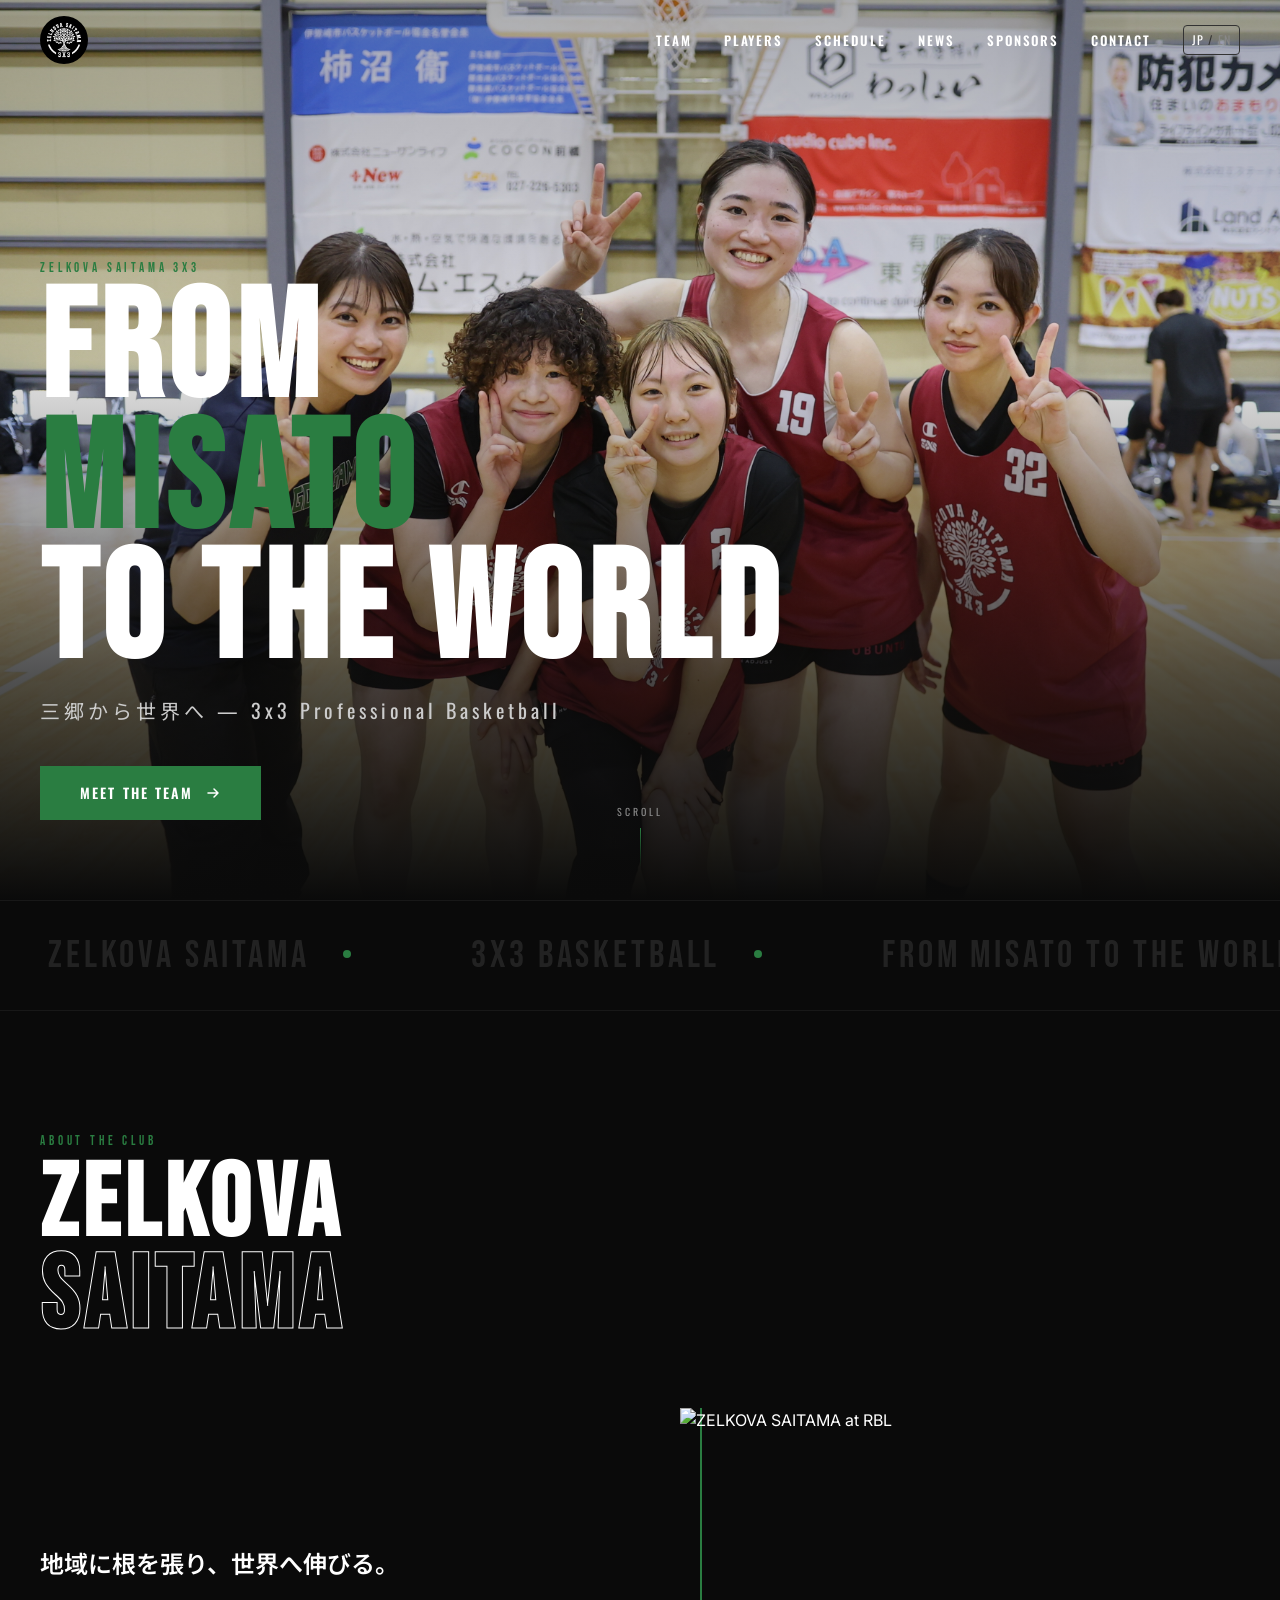
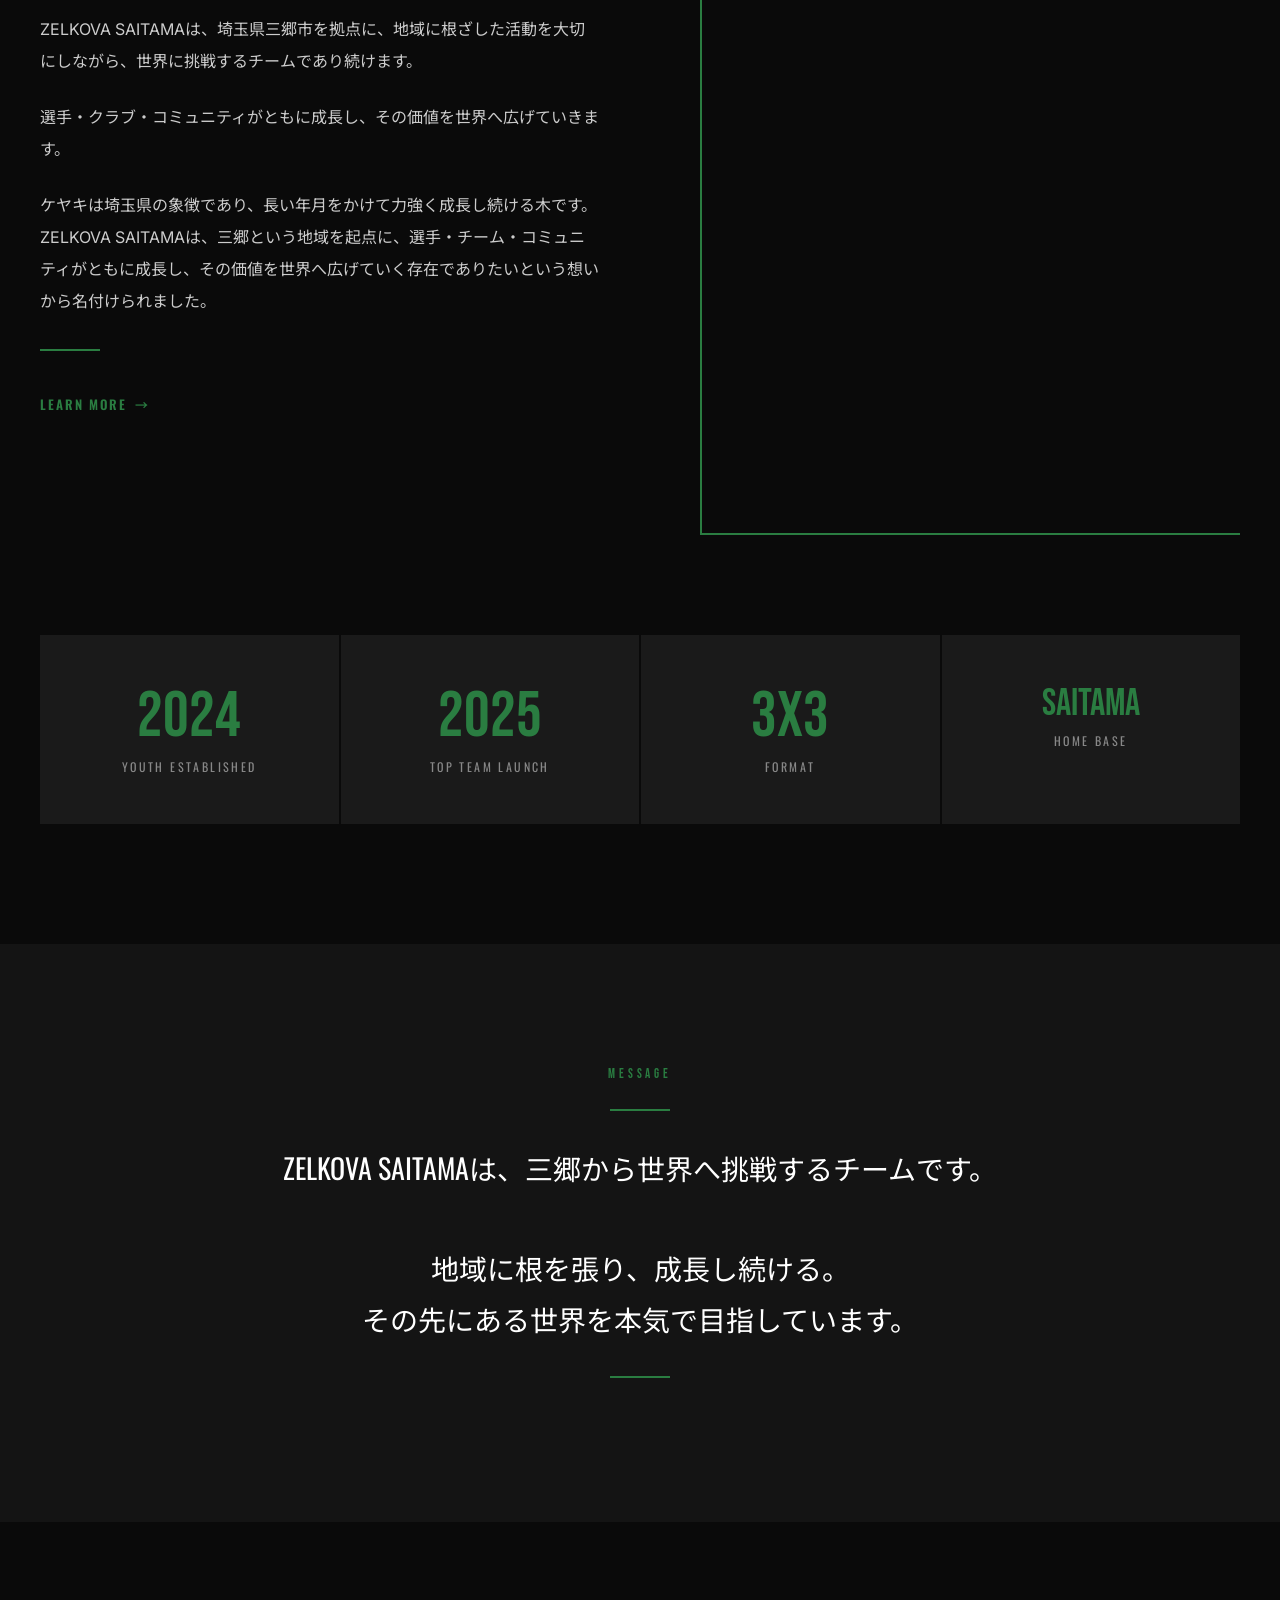
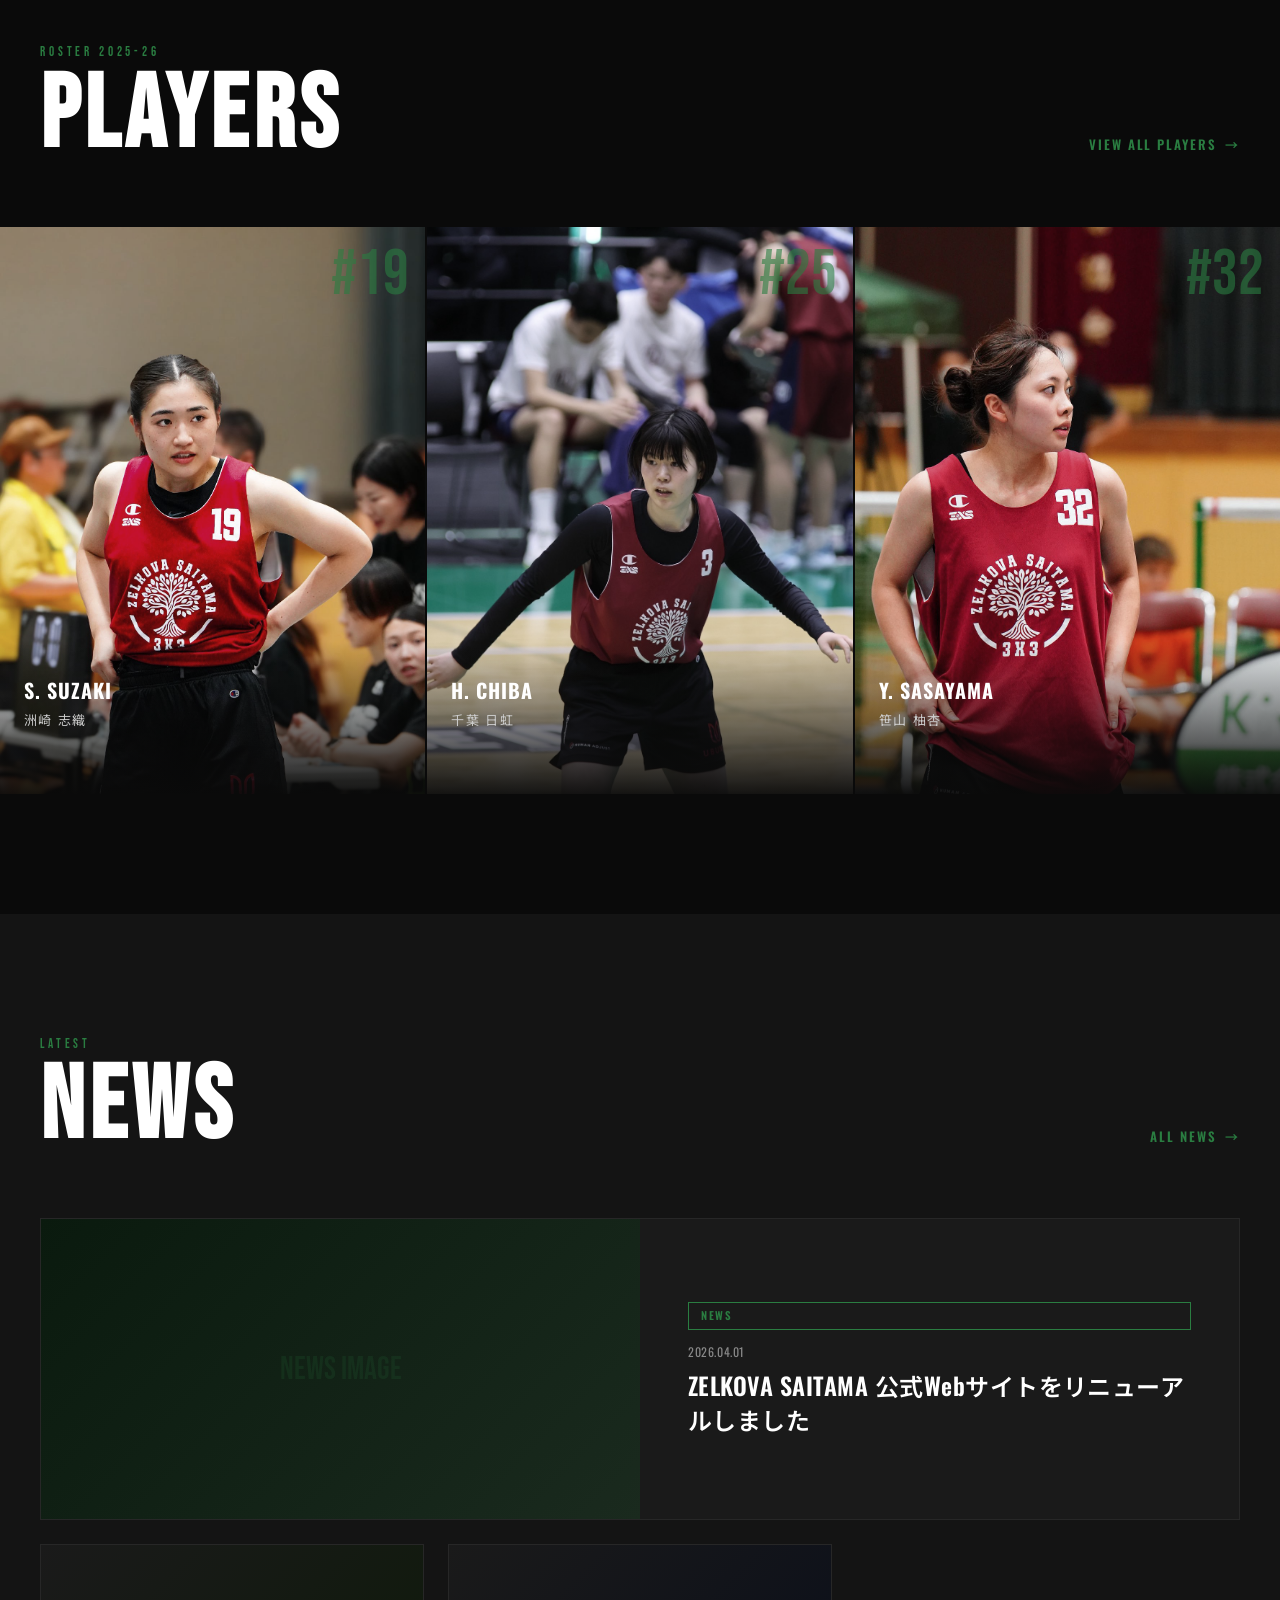
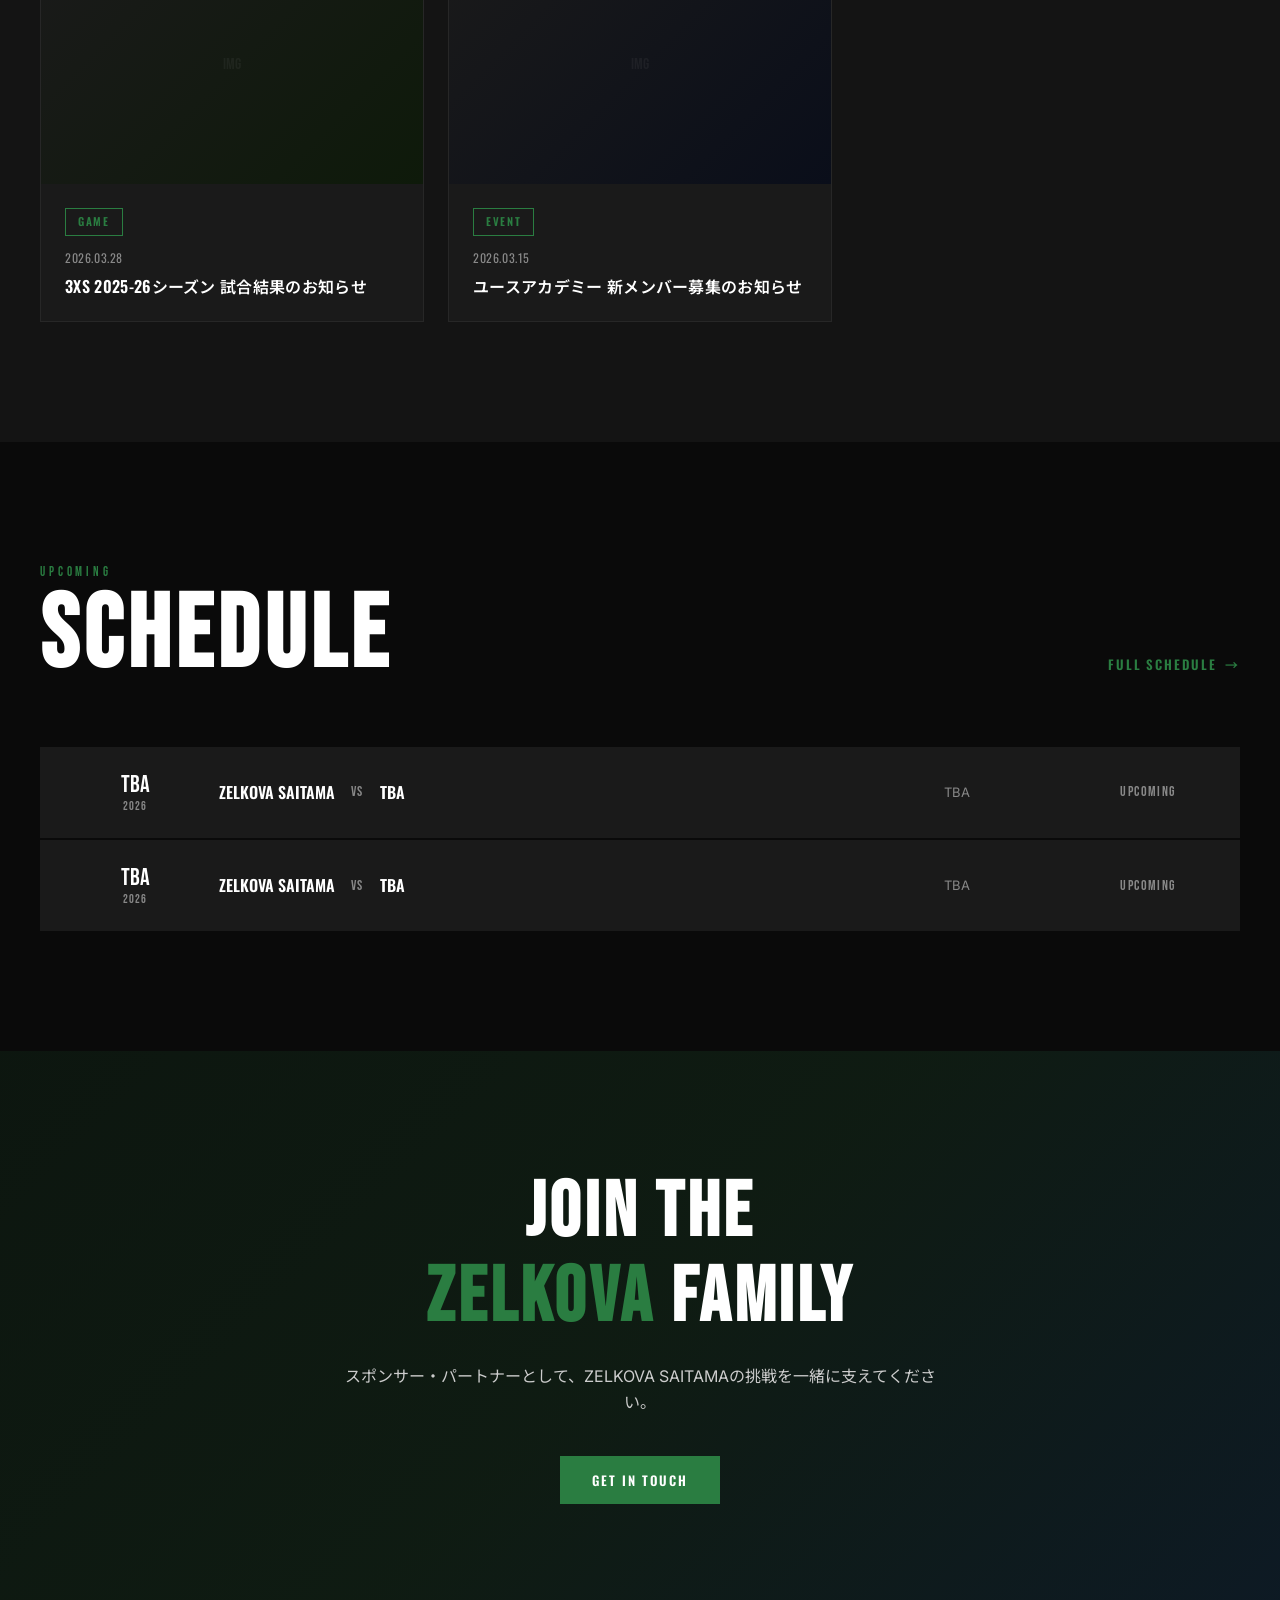
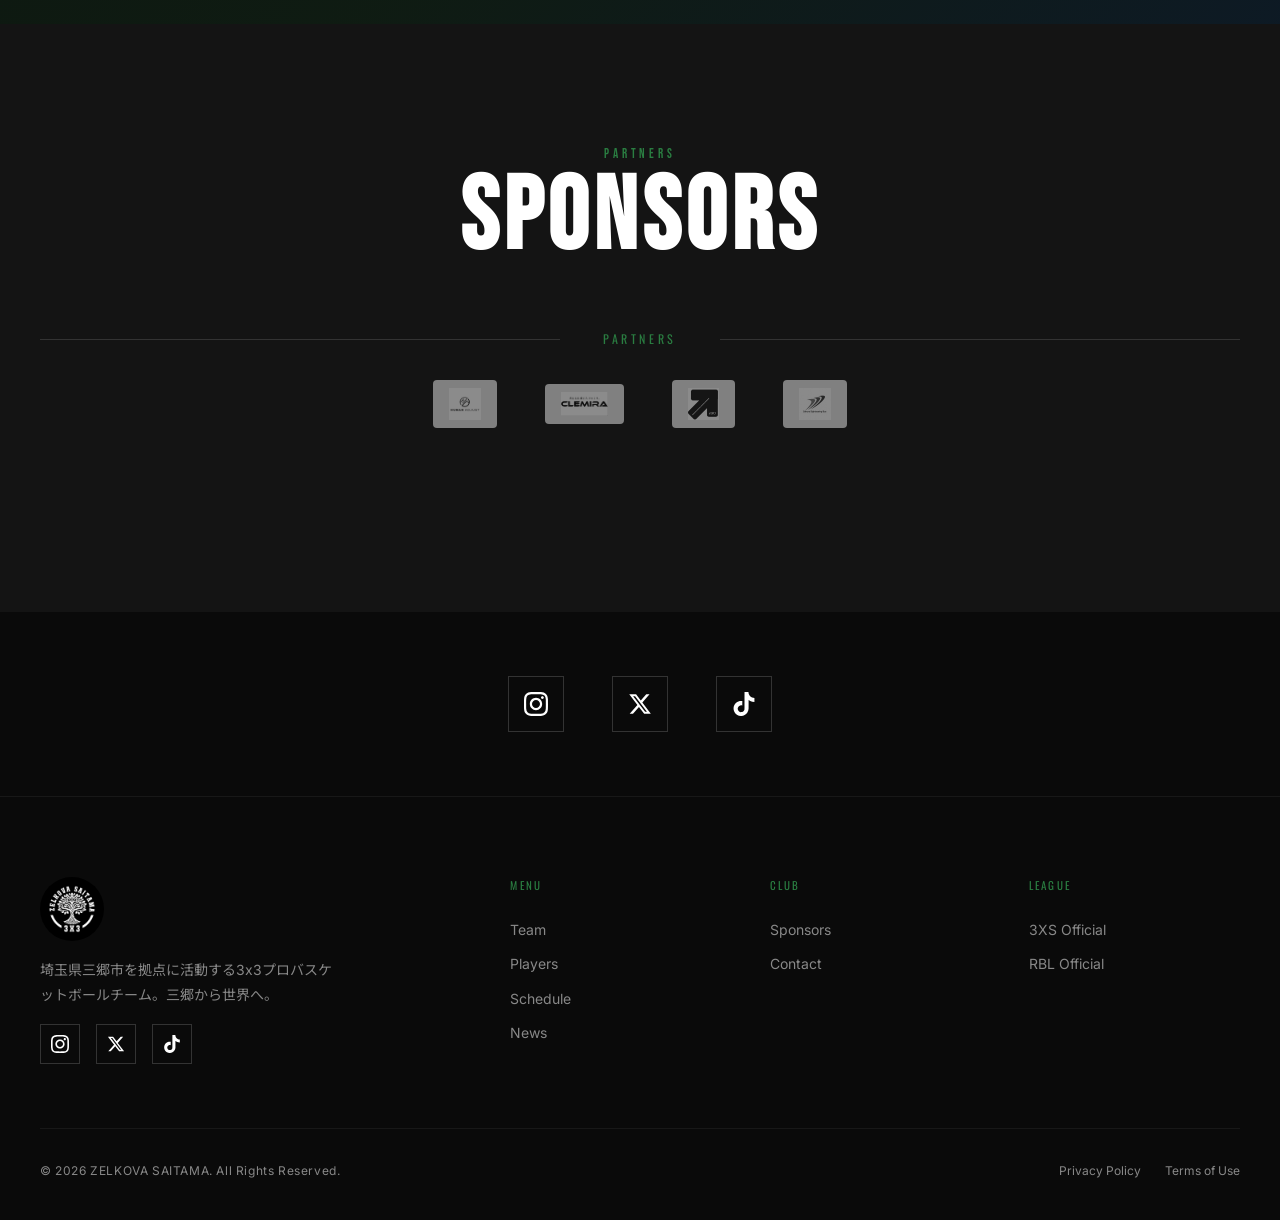
==== index.html @ e399d423 "Initial release: ZELKOVA SAITAMA 3x3 official website Full static website with all pages (TOP/Team/P" ====
<!DOCTYPE html>
<html lang="ja">
<head>
  <meta charset="UTF-8">
  <meta name="viewport" content="width=device-width, initial-scale=1.0">
  <meta name="description" content="ZELKOVA SAITAMA 3x3 - 三郷から世界へ。埼玉県三郷市を拠点とする3x3プロバスケットボールチーム。">
  <meta name="keywords" content="ZELKOVA SAITAMA, ゼルコバ埼玉, 3x3, バスケットボール, 三郷市, 埼玉">
  <meta property="og:title" content="ZELKOVA SAITAMA 3x3 | Official Website">
  <meta property="og:description" content="三郷から世界へ。埼玉県三郷市を拠点とする3x3プロバスケットボールチーム。">
  <meta property="og:type" content="website">
  <meta property="og:url" content="https://zelkovasaitama.net">
  <meta property="og:image" content="img/og-image.jpg">
  <title>ZELKOVA SAITAMA 3x3 | Official Website</title>

  <!-- Fonts -->
  <link rel="preconnect" href="https://fonts.googleapis.com">
  <link rel="preconnect" href="https://fonts.gstatic.com" crossorigin>
  <link href="https://fonts.googleapis.com/css2?family=Bebas+Neue&family=Inter:wght@400;500;600;700&family=Noto+Sans+JP:wght@400;500;600;700&family=Oswald:wght@400;500;600;700&display=swap" rel="stylesheet">

  <!-- Styles -->
  <link rel="stylesheet" href="css/style.css">
  <link rel="icon" type="image/svg+xml" href="img/favicon.svg">
</head>
<body>

  <!-- ===== LOADER ===== -->
  <div class="loader" id="loader">
    <div class="loader__logo">
      <img src="img/logo-white.jpg" alt="ZELKOVA SAITAMA" style="width:120px;height:120px;object-fit:contain;border-radius:50%;">
    </div>
    <div class="loader__bar">
      <div class="loader__bar-inner" id="loaderBar"></div>
    </div>
  </div>

  <!-- ===== HEADER ===== -->
  <header class="header" id="header">
    <div class="header__inner">
      <a href="index.html">
        <img src="img/logo-white.jpg" alt="ZELKOVA SAITAMA 3x3" style="height:48px;width:48px;object-fit:contain;border-radius:50%;">
      </a>

      <nav class="nav" id="nav">
        <a href="#about" class="nav__link">Team</a>
        <a href="players.html" class="nav__link">Players</a>
        <a href="schedule.html" class="nav__link">Schedule</a>
        <a href="news.html" class="nav__link">News</a>
        <a href="sponsors.html" class="nav__link">Sponsors</a>
        <a href="contact.html" class="nav__link">Contact</a>
        <div class="lang-toggle" id="langToggle">
          <span>JP</span>
          <span style="color: var(--gray-dark);">/</span>
          <span style="color: var(--gray);">EN</span>
        </div>
      </nav>

      <div class="hamburger" id="hamburger">
        <span class="hamburger__line"></span>
        <span class="hamburger__line"></span>
        <span class="hamburger__line"></span>
      </div>
    </div>
  </header>

  <!-- Mobile Menu -->
  <div class="mobile-menu" id="mobileMenu">
    <a href="#about" class="mobile-menu__link" data-close>Team</a>
    <a href="players.html" class="mobile-menu__link">Players</a>
    <a href="schedule.html" class="mobile-menu__link">Schedule</a>
    <a href="news.html" class="mobile-menu__link">News</a>
    <a href="sponsors.html" class="mobile-menu__link">Sponsors</a>
    <a href="contact.html" class="mobile-menu__link">Contact</a>
    <div class="social-links" style="margin-top: 24px;">
      <a href="https://www.instagram.com/zelkovasaitama3x3" target="_blank" class="social-link" aria-label="Instagram">
        <svg viewBox="0 0 24 24"><path d="M12 2.163c3.204 0 3.584.012 4.85.07 3.252.148 4.771 1.691 4.919 4.919.058 1.265.069 1.645.069 4.849 0 3.205-.012 3.584-.069 4.849-.149 3.225-1.664 4.771-4.919 4.919-1.266.058-1.644.07-4.85.07-3.204 0-3.584-.012-4.849-.07-3.26-.149-4.771-1.699-4.919-4.92-.058-1.265-.07-1.644-.07-4.849 0-3.204.013-3.583.07-4.849.149-3.227 1.664-4.771 4.919-4.919 1.266-.057 1.645-.069 4.849-.069zm0-2.163c-3.259 0-3.667.014-4.947.072-4.358.2-6.78 2.618-6.98 6.98-.059 1.281-.073 1.689-.073 4.948 0 3.259.014 3.668.072 4.948.2 4.358 2.618 6.78 6.98 6.98 1.281.058 1.689.072 4.948.072 3.259 0 3.668-.014 4.948-.072 4.354-.2 6.782-2.618 6.979-6.98.059-1.28.073-1.689.073-4.948 0-3.259-.014-3.667-.072-4.947-.196-4.354-2.617-6.78-6.979-6.98-1.281-.059-1.69-.073-4.949-.073zm0 5.838c-3.403 0-6.162 2.759-6.162 6.162s2.759 6.163 6.162 6.163 6.162-2.759 6.162-6.163c0-3.403-2.759-6.162-6.162-6.162zm0 10.162c-2.209 0-4-1.79-4-4 0-2.209 1.791-4 4-4s4 1.791 4 4c0 2.21-1.791 4-4 4zm6.406-11.845c-.796 0-1.441.645-1.441 1.44s.645 1.44 1.441 1.44c.795 0 1.439-.645 1.439-1.44s-.644-1.44-1.439-1.44z"/></svg>
      </a>
      <a href="https://twitter.com/zelkovasaitama" target="_blank" class="social-link" aria-label="X">
        <svg viewBox="0 0 24 24"><path d="M18.244 2.25h3.308l-7.227 8.26 8.502 11.24H16.17l-5.214-6.817L4.99 21.75H1.68l7.73-8.835L1.254 2.25H8.08l4.713 6.231zm-1.161 17.52h1.833L7.084 4.126H5.117z"/></svg>
      </a>
      <a href="https://www.tiktok.com/@zelkovasaitama3x3" target="_blank" class="social-link" aria-label="TikTok">
        <svg viewBox="0 0 24 24"><path d="M12.525.02c1.31-.02 2.61-.01 3.91-.02.08 1.53.63 3.09 1.75 4.17 1.12 1.11 2.7 1.62 4.24 1.79v4.03c-1.44-.05-2.89-.35-4.2-.97-.57-.26-1.1-.59-1.62-.93-.01 2.92.01 5.84-.02 8.75-.08 1.4-.54 2.79-1.35 3.94-1.31 1.92-3.58 3.17-5.91 3.21-1.43.08-2.86-.31-4.08-1.03-2.02-1.19-3.44-3.37-3.65-5.71-.02-.5-.03-1-.01-1.49.18-1.9 1.12-3.72 2.58-4.96 1.66-1.44 3.98-2.13 6.15-1.72.02 1.48-.04 2.96-.04 4.44-.99-.32-2.15-.23-3.02.37-.63.41-1.11 1.04-1.36 1.75-.21.51-.15 1.07-.14 1.61.24 1.64 1.82 3.02 3.5 2.87 1.12-.01 2.19-.66 2.77-1.61.19-.33.4-.67.41-1.06.1-1.79.06-3.57.07-5.36.01-4.03-.01-8.05.02-12.07z"/></svg>
      </a>
    </div>
  </div>

  <!-- ===== HERO ===== -->
  <section class="hero" id="hero">
    <div class="hero__bg">
      <img src="img/hero-team.jpg" alt="ZELKOVA SAITAMA Team">
    </div>
    <div class="hero__overlay"></div>

    <div class="hero__content">
      <div class="section-label reveal">ZELKOVA SAITAMA 3x3</div>
      <h1 class="hero__tagline reveal reveal--delay-1">
        <span>FROM</span>
        <span><span class="accent">MISATO</span></span>
        <span>TO THE WORLD</span>
      </h1>
      <p class="hero__sub reveal reveal--delay-2">三郷から世界へ &mdash; 3x3 Professional Basketball</p>
      <a href="players.html" class="hero__cta reveal reveal--delay-3">
        Meet the Team
        <svg width="16" height="16" viewBox="0 0 16 16" fill="none"><path d="M3 8h10M9 4l4 4-4 4" stroke="currentColor" stroke-width="1.5" stroke-linecap="round" stroke-linejoin="round"/></svg>
      </a>
    </div>

    <div class="hero__scroll">
      <span class="hero__scroll-text">Scroll</span>
      <div class="hero__scroll-line"></div>
    </div>
  </section>

  <!-- ===== TICKER ===== -->
  <div class="ticker">
    <div class="ticker__inner">
      <span class="ticker__item">ZELKOVA SAITAMA <span class="dot"></span></span>
      <span class="ticker__item">3X3 BASKETBALL <span class="dot"></span></span>
      <span class="ticker__item">FROM MISATO TO THE WORLD <span class="dot"></span></span>
      <span class="ticker__item">3XS 2025-26 SEASON <span class="dot"></span></span>
      <span class="ticker__item">RBL 2026-27 SEASON <span class="dot"></span></span>
      <span class="ticker__item">ZELKOVA SAITAMA <span class="dot"></span></span>
      <span class="ticker__item">3X3 BASKETBALL <span class="dot"></span></span>
      <span class="ticker__item">FROM MISATO TO THE WORLD <span class="dot"></span></span>
      <span class="ticker__item">3XS 2025-26 SEASON <span class="dot"></span></span>
      <span class="ticker__item">RBL 2026-27 SEASON <span class="dot"></span></span>
    </div>
  </div>

  <!-- ===== ABOUT SECTION ===== -->
  <section class="section section--dark" id="about">
    <div class="container">
      <div class="section__header reveal">
        <span class="section-label">About the Club</span>
        <h2 class="section-title">ZELKOVA<br><span class="section-title--stroke">SAITAMA</span></h2>
      </div>

      <div class="about-grid">
        <div class="about__text reveal">
          <p style="font-family: var(--font-display); font-size: 1.5rem; font-weight: 600; line-height: 1.6; color: var(--white); margin-bottom: 32px;">
            地域に根を張り、世界へ伸びる。
          </p>
          <p>
            ZELKOVA SAITAMAは、埼玉県三郷市を拠点に、地域に根ざした活動を大切にしながら、世界に挑戦するチームであり続けます。
          </p>
          <p>
            選手・クラブ・コミュニティがともに成長し、その価値を世界へ広げていきます。
          </p>
          <p>
            ケヤキは埼玉県の象徴であり、長い年月をかけて力強く成長し続ける木です。ZELKOVA SAITAMAは、三郷という地域を起点に、選手・チーム・コミュニティがともに成長し、その価値を世界へ広げていく存在でありたいという想いから名付けられました。
          </p>
          <div class="divider" style="margin-top: 32px;"></div>
          <a href="team.html" class="btn btn--ghost" style="margin-top: 16px;">Learn More</a>
        </div>

        <div class="about__image reveal reveal--delay-2" style="overflow:hidden;">
          <img src="img/team-rbl.jpg" alt="ZELKOVA SAITAMA at RBL" style="width:100%;aspect-ratio:3/4;object-fit:cover;object-position:center top;">
        </div>
      </div>

      <!-- Stats -->
      <div class="stats-row reveal">
        <div class="stat-item">
          <div class="stat-item__number">2024</div>
          <div class="stat-item__label">Youth Established</div>
        </div>
        <div class="stat-item">
          <div class="stat-item__number">2025</div>
          <div class="stat-item__label">Top Team Launch</div>
        </div>
        <div class="stat-item">
          <div class="stat-item__number">3x3</div>
          <div class="stat-item__label">Format</div>
        </div>
        <div class="stat-item">
          <div class="stat-item__number" style="font-size:clamp(1.5rem,3vw,2.5rem);">SAITAMA</div>
          <div class="stat-item__label">Home Base</div>
        </div>
      </div>
    </div>
  </section>

  <!-- ===== GM MESSAGE ===== -->
  <section class="section section--darker">
    <div class="container">
      <div style="max-width:800px;margin:0 auto;text-align:center;" class="reveal">
        <span class="section-label">Message</span>
        <div class="divider divider--center"></div>
        <blockquote style="font-family:var(--font-display);font-size:clamp(1.25rem,3vw,1.75rem);font-weight:400;line-height:1.8;color:var(--white);margin:32px 0;font-style:normal;">
          ZELKOVA SAITAMAは、三郷から世界へ挑戦するチームです。<br><br>
          地域に根を張り、成長し続ける。<br>
          その先にある世界を本気で目指しています。
        </blockquote>
        <div class="divider divider--center"></div>
      </div>
    </div>
  </section>

  <!-- ===== PLAYERS PREVIEW ===== -->
  <section class="section section--dark" id="players-preview">
    <div class="container">
      <div class="section__header reveal" style="display:flex;justify-content:space-between;align-items:flex-end;">
        <div>
          <span class="section-label">Roster 2025-26</span>
          <h2 class="section-title">PLAYERS</h2>
        </div>
        <a href="players.html" class="btn btn--ghost" style="margin-bottom:8px;">View All Players</a>
      </div>
    </div>

    <div class="players-showcase reveal">
      <!-- Player 1 -->
      <div class="player-card">
        <img class="player-card__img" src="img/player-suzaki.jpg" alt="洲崎志織">
        <span class="player-card__number">#19</span>
        <div class="player-card__overlay">
          <div class="player-card__name">S. Suzaki</div>
          <div class="player-card__name-jp">洲崎 志織</div>
          <div class="player-card__details">
            <span class="player-card__stat"><span>175</span>cm</span>
            <span class="player-card__stat">明治大学</span>
          </div>
        </div>
      </div>

      <!-- Player 2 -->
      <div class="player-card">
        <img class="player-card__img" src="img/player-chiba.jpg" alt="千葉日虹">
        <span class="player-card__number">#25</span>
        <div class="player-card__overlay">
          <div class="player-card__name">H. Chiba</div>
          <div class="player-card__name-jp">千葉 日虹</div>
          <div class="player-card__details">
            <span class="player-card__stat"><span>170</span>cm</span>
            <span class="player-card__stat">正平高校</span>
          </div>
        </div>
      </div>

      <!-- Player 3 -->
      <div class="player-card">
        <img class="player-card__img" src="img/player-sasayama.jpg" alt="笹山柚杏">
        <span class="player-card__number">#32</span>
        <div class="player-card__overlay">
          <div class="player-card__name">Y. Sasayama</div>
          <div class="player-card__name-jp">笹山 柚杏</div>
          <div class="player-card__details">
            <span class="player-card__stat"><span>158</span>cm</span>
            <span class="player-card__stat">ZELKOVA SAITAMA U18</span>
          </div>
        </div>
      </div>
    </div>
  </section>

  <!-- ===== NEWS SECTION ===== -->
  <section class="section section--darker" id="news">
    <div class="container">
      <div class="section__header reveal" style="display:flex;justify-content:space-between;align-items:flex-end;">
        <div>
          <span class="section-label">Latest</span>
          <h2 class="section-title">NEWS</h2>
        </div>
        <a href="news.html" class="btn btn--ghost" style="margin-bottom:8px;">All News</a>
      </div>

      <div class="news-grid reveal">
        <!-- Featured News -->
        <div class="news-card">
          <div class="news-card__inner">
            <div class="news-card__img">
              <div style="width:100%;height:100%;min-height:300px;background:linear-gradient(135deg,#0A1A0E,#1A2A1E);display:flex;align-items:center;justify-content:center;">
                <span style="font-family:var(--font-accent);font-size:2rem;color:rgba(42,125,65,0.15);">NEWS IMAGE</span>
              </div>
            </div>
            <div class="news-card__body">
              <span class="news-card__tag">News</span>
              <div class="news-card__date">2026.04.01</div>
              <h3 class="news-card__title">ZELKOVA SAITAMA 公式Webサイトをリニューアルしました</h3>
            </div>
          </div>
        </div>

        <!-- News 2 -->
        <div class="news-card">
          <div class="news-card__img">
            <div style="width:100%;height:100%;background:linear-gradient(135deg,#1A1A1A,#0E1A0A);display:flex;align-items:center;justify-content:center;">
              <span style="font-family:var(--font-accent);font-size:1rem;color:rgba(255,255,255,0.05);">IMG</span>
            </div>
          </div>
          <div class="news-card__body">
            <span class="news-card__tag">Game</span>
            <div class="news-card__date">2026.03.28</div>
            <h3 class="news-card__title">3XS 2025-26シーズン 試合結果のお知らせ</h3>
          </div>
        </div>

        <!-- News 3 -->
        <div class="news-card">
          <div class="news-card__img">
            <div style="width:100%;height:100%;background:linear-gradient(135deg,#1A1A1A,#0A0E1A);display:flex;align-items:center;justify-content:center;">
              <span style="font-family:var(--font-accent);font-size:1rem;color:rgba(255,255,255,0.05);">IMG</span>
            </div>
          </div>
          <div class="news-card__body">
            <span class="news-card__tag">Event</span>
            <div class="news-card__date">2026.03.15</div>
            <h3 class="news-card__title">ユースアカデミー 新メンバー募集のお知らせ</h3>
          </div>
        </div>
      </div>
    </div>
  </section>

  <!-- ===== SCHEDULE PREVIEW ===== -->
  <section class="section section--dark" id="schedule-preview">
    <div class="container">
      <div class="section__header reveal" style="display:flex;justify-content:space-between;align-items:flex-end;">
        <div>
          <span class="section-label">Upcoming</span>
          <h2 class="section-title">SCHEDULE</h2>
        </div>
        <a href="schedule.html" class="btn btn--ghost" style="margin-bottom:8px;">Full Schedule</a>
      </div>

      <div class="schedule-list reveal">
        <div class="schedule-item">
          <div class="schedule-item__date">
            TBA
            <span class="schedule-item__date-day">2026</span>
          </div>
          <div class="schedule-item__match">
            <span class="schedule-item__team">ZELKOVA SAITAMA</span>
            <span class="schedule-item__vs">VS</span>
            <span class="schedule-item__team">TBA</span>
          </div>
          <div class="schedule-item__venue">TBA</div>
          <div class="schedule-item__result" style="font-size:0.875rem;color:var(--gray);letter-spacing:0.1em;">UPCOMING</div>
        </div>

        <div class="schedule-item">
          <div class="schedule-item__date">
            TBA
            <span class="schedule-item__date-day">2026</span>
          </div>
          <div class="schedule-item__match">
            <span class="schedule-item__team">ZELKOVA SAITAMA</span>
            <span class="schedule-item__vs">VS</span>
            <span class="schedule-item__team">TBA</span>
          </div>
          <div class="schedule-item__venue">TBA</div>
          <div class="schedule-item__result" style="font-size:0.875rem;color:var(--gray);letter-spacing:0.1em;">UPCOMING</div>
        </div>
      </div>
    </div>
  </section>

  <!-- ===== CTA BANNER ===== -->
  <section class="cta-banner">
    <div class="cta-banner__bg"></div>
    <div class="container reveal">
      <h2 class="cta-banner__title">JOIN THE<br><span class="text-green">ZELKOVA</span> FAMILY</h2>
      <p class="cta-banner__text">スポンサー・パートナーとして、ZELKOVA SAITAMAの挑戦を一緒に支えてください。</p>
      <a href="contact.html" class="btn btn--primary">Get in Touch</a>
    </div>
  </section>

  <!-- ===== SPONSORS SECTION ===== -->
  <section class="section section--darker" id="sponsors">
    <div class="container">
      <div class="section__header section__header--center reveal">
        <span class="section-label">Partners</span>
        <h2 class="section-title">SPONSORS</h2>
      </div>

      <div class="sponsors-tier reveal">
        <div class="sponsors-tier__title">Partners</div>
        <div class="sponsors-logos">
          <img src="img/sponsor-humanadjust.jpg" alt="HUMAN ADJUST" style="height:48px;width:auto;">
          <img src="img/sponsor-clemira.jpg" alt="CLEMIRA" style="height:40px;width:auto;">
          <img src="img/sponsor-zgo.jpg" alt="ZGO" style="height:48px;width:auto;">
          <img src="img/sponsor-sakura.png" alt="Sakura Sightseeing Bus" style="height:48px;width:auto;">
        </div>
      </div>
    </div>
  </section>

  <!-- ===== SNS LINKS ===== -->
  <section class="section section--dark" style="padding: 64px 0;">
    <div class="container">
      <div style="display:flex;justify-content:center;align-items:center;gap:48px;" class="reveal">
        <a href="https://www.instagram.com/zelkovasaitama3x3" target="_blank" class="social-link" style="width:56px;height:56px;" aria-label="Instagram">
          <svg viewBox="0 0 24 24" style="width:24px;height:24px;"><path d="M12 2.163c3.204 0 3.584.012 4.85.07 3.252.148 4.771 1.691 4.919 4.919.058 1.265.069 1.645.069 4.849 0 3.205-.012 3.584-.069 4.849-.149 3.225-1.664 4.771-4.919 4.919-1.266.058-1.644.07-4.85.07-3.204 0-3.584-.012-4.849-.07-3.26-.149-4.771-1.699-4.919-4.92-.058-1.265-.07-1.644-.07-4.849 0-3.204.013-3.583.07-4.849.149-3.227 1.664-4.771 4.919-4.919 1.266-.057 1.645-.069 4.849-.069zm0-2.163c-3.259 0-3.667.014-4.947.072-4.358.2-6.78 2.618-6.98 6.98-.059 1.281-.073 1.689-.073 4.948 0 3.259.014 3.668.072 4.948.2 4.358 2.618 6.78 6.98 6.98 1.281.058 1.689.072 4.948.072 3.259 0 3.668-.014 4.948-.072 4.354-.2 6.782-2.618 6.979-6.98.059-1.28.073-1.689.073-4.948 0-3.259-.014-3.667-.072-4.947-.196-4.354-2.617-6.78-6.979-6.98-1.281-.059-1.69-.073-4.949-.073zm0 5.838c-3.403 0-6.162 2.759-6.162 6.162s2.759 6.163 6.162 6.163 6.162-2.759 6.162-6.163c0-3.403-2.759-6.162-6.162-6.162zm0 10.162c-2.209 0-4-1.79-4-4 0-2.209 1.791-4 4-4s4 1.791 4 4c0 2.21-1.791 4-4 4zm6.406-11.845c-.796 0-1.441.645-1.441 1.44s.645 1.44 1.441 1.44c.795 0 1.439-.645 1.439-1.44s-.644-1.44-1.439-1.44z" fill="white"/></svg>
        </a>
        <a href="https://twitter.com/zelkovasaitama" target="_blank" class="social-link" style="width:56px;height:56px;" aria-label="X (Twitter)">
          <svg viewBox="0 0 24 24" style="width:24px;height:24px;"><path d="M18.244 2.25h3.308l-7.227 8.26 8.502 11.24H16.17l-5.214-6.817L4.99 21.75H1.68l7.73-8.835L1.254 2.25H8.08l4.713 6.231zm-1.161 17.52h1.833L7.084 4.126H5.117z" fill="white"/></svg>
        </a>
        <a href="https://www.tiktok.com/@zelkovasaitama3x3" target="_blank" class="social-link" style="width:56px;height:56px;" aria-label="TikTok">
          <svg viewBox="0 0 24 24" style="width:24px;height:24px;"><path d="M12.525.02c1.31-.02 2.61-.01 3.91-.02.08 1.53.63 3.09 1.75 4.17 1.12 1.11 2.7 1.62 4.24 1.79v4.03c-1.44-.05-2.89-.35-4.2-.97-.57-.26-1.1-.59-1.62-.93-.01 2.92.01 5.84-.02 8.75-.08 1.4-.54 2.79-1.35 3.94-1.31 1.92-3.58 3.17-5.91 3.21-1.43.08-2.86-.31-4.08-1.03-2.02-1.19-3.44-3.37-3.65-5.71-.02-.5-.03-1-.01-1.49.18-1.9 1.12-3.72 2.58-4.96 1.66-1.44 3.98-2.13 6.15-1.72.02 1.48-.04 2.96-.04 4.44-.99-.32-2.15-.23-3.02.37-.63.41-1.11 1.04-1.36 1.75-.21.51-.15 1.07-.14 1.61.24 1.64 1.82 3.02 3.5 2.87 1.12-.01 2.19-.66 2.77-1.61.19-.33.4-.67.41-1.06.1-1.79.06-3.57.07-5.36.01-4.03-.01-8.05.02-12.07z" fill="white"/></svg>
        </a>
      </div>
    </div>
  </section>

  <!-- ===== FOOTER ===== -->
  <footer class="footer">
    <div class="container">
      <div class="footer__inner">
        <div class="footer__brand">
          <img src="img/logo-white.jpg" alt="ZELKOVA SAITAMA 3x3" style="height:64px;width:64px;object-fit:contain;border-radius:50%;">
          <p class="footer__desc">
            埼玉県三郷市を拠点に活動する3x3プロバスケットボールチーム。三郷から世界へ。
          </p>
          <div class="social-links">
            <a href="https://www.instagram.com/zelkovasaitama3x3" target="_blank" class="social-link" aria-label="Instagram">
              <svg viewBox="0 0 24 24"><path d="M12 2.163c3.204 0 3.584.012 4.85.07 3.252.148 4.771 1.691 4.919 4.919.058 1.265.069 1.645.069 4.849 0 3.205-.012 3.584-.069 4.849-.149 3.225-1.664 4.771-4.919 4.919-1.266.058-1.644.07-4.85.07-3.204 0-3.584-.012-4.849-.07-3.26-.149-4.771-1.699-4.919-4.92-.058-1.265-.07-1.644-.07-4.849 0-3.204.013-3.583.07-4.849.149-3.227 1.664-4.771 4.919-4.919 1.266-.057 1.645-.069 4.849-.069zm0-2.163c-3.259 0-3.667.014-4.947.072-4.358.2-6.78 2.618-6.98 6.98-.059 1.281-.073 1.689-.073 4.948 0 3.259.014 3.668.072 4.948.2 4.358 2.618 6.78 6.98 6.98 1.281.058 1.689.072 4.948.072 3.259 0 3.668-.014 4.948-.072 4.354-.2 6.782-2.618 6.979-6.98.059-1.28.073-1.689.073-4.948 0-3.259-.014-3.667-.072-4.947-.196-4.354-2.617-6.78-6.979-6.98-1.281-.059-1.69-.073-4.949-.073zm0 5.838c-3.403 0-6.162 2.759-6.162 6.162s2.759 6.163 6.162 6.163 6.162-2.759 6.162-6.163c0-3.403-2.759-6.162-6.162-6.162zm0 10.162c-2.209 0-4-1.79-4-4 0-2.209 1.791-4 4-4s4 1.791 4 4c0 2.21-1.791 4-4 4zm6.406-11.845c-.796 0-1.441.645-1.441 1.44s.645 1.44 1.441 1.44c.795 0 1.439-.645 1.439-1.44s-.644-1.44-1.439-1.44z" fill="white"/></svg>
            </a>
            <a href="https://twitter.com/zelkovasaitama" target="_blank" class="social-link" aria-label="X">
              <svg viewBox="0 0 24 24"><path d="M18.244 2.25h3.308l-7.227 8.26 8.502 11.24H16.17l-5.214-6.817L4.99 21.75H1.68l7.73-8.835L1.254 2.25H8.08l4.713 6.231zm-1.161 17.52h1.833L7.084 4.126H5.117z" fill="white"/></svg>
            </a>
            <a href="https://www.tiktok.com/@zelkovasaitama3x3" target="_blank" class="social-link" aria-label="TikTok">
              <svg viewBox="0 0 24 24"><path d="M12.525.02c1.31-.02 2.61-.01 3.91-.02.08 1.53.63 3.09 1.75 4.17 1.12 1.11 2.7 1.62 4.24 1.79v4.03c-1.44-.05-2.89-.35-4.2-.97-.57-.26-1.1-.59-1.62-.93-.01 2.92.01 5.84-.02 8.75-.08 1.4-.54 2.79-1.35 3.94-1.31 1.92-3.58 3.17-5.91 3.21-1.43.08-2.86-.31-4.08-1.03-2.02-1.19-3.44-3.37-3.65-5.71-.02-.5-.03-1-.01-1.49.18-1.9 1.12-3.72 2.58-4.96 1.66-1.44 3.98-2.13 6.15-1.72.02 1.48-.04 2.96-.04 4.44-.99-.32-2.15-.23-3.02.37-.63.41-1.11 1.04-1.36 1.75-.21.51-.15 1.07-.14 1.61.24 1.64 1.82 3.02 3.5 2.87 1.12-.01 2.19-.66 2.77-1.61.19-.33.4-.67.41-1.06.1-1.79.06-3.57.07-5.36.01-4.03-.01-8.05.02-12.07z" fill="white"/></svg>
            </a>
          </div>
        </div>

        <div>
          <div class="footer__col-title">Menu</div>
          <div class="footer__links">
            <a href="team.html" class="footer__link">Team</a>
            <a href="players.html" class="footer__link">Players</a>
            <a href="schedule.html" class="footer__link">Schedule</a>
            <a href="news.html" class="footer__link">News</a>
          </div>
        </div>

        <div>
          <div class="footer__col-title">Club</div>
          <div class="footer__links">
            <a href="sponsors.html" class="footer__link">Sponsors</a>
            <a href="contact.html" class="footer__link">Contact</a>
          </div>
        </div>

        <div>
          <div class="footer__col-title">League</div>
          <div class="footer__links">
            <a href="#" target="_blank" class="footer__link">3XS Official</a>
            <a href="#" target="_blank" class="footer__link">RBL Official</a>
          </div>
        </div>
      </div>

      <div class="footer__bottom">
        <span class="footer__copy">&copy; 2026 ZELKOVA SAITAMA. All Rights Reserved.</span>
        <div class="footer__legal">
          <a href="#">Privacy Policy</a>
          <a href="#">Terms of Use</a>
        </div>
      </div>
    </div>
  </footer>

  <!-- ===== SCRIPTS ===== -->
  <script src="js/main.js"></script>
</body>
</html>
---- css/style.css ----
/* ============================================
   ZELKOVA SAITAMA 3x3 - Global Stylesheet
   Design: Cinematic Sports Experience
   ============================================ */

/* --- CSS Custom Properties --- */
:root {
  --green: #2A7D41;
  --green-light: #3CA855;
  --green-dark: #1B5A2D;
  --blue: #2174BA;
  --blue-light: #3A8FD4;
  --black: #0A0A0A;
  --black-soft: #141414;
  --black-card: #1A1A1A;
  --white: #FFFFFF;
  --white-off: #F0F0F0;
  --gray: #888888;
  --gray-dark: #333333;
  --gray-light: #CCCCCC;

  --font-display: 'Oswald', 'Noto Sans JP', sans-serif;
  --font-body: 'Inter', 'Noto Sans JP', sans-serif;
  --font-accent: 'Bebas Neue', 'Oswald', sans-serif;

  --header-height: 80px;
  --section-padding: 120px;
  --container-width: 1280px;
  --transition-base: 0.4s cubic-bezier(0.25, 0.46, 0.45, 0.94);
  --transition-fast: 0.25s ease;
  --transition-slow: 0.8s cubic-bezier(0.16, 1, 0.3, 1);
}

/* --- Reset & Base --- */
*, *::before, *::after {
  margin: 0;
  padding: 0;
  box-sizing: border-box;
}

html {
  font-size: 16px;
  scroll-behavior: smooth;
  -webkit-font-smoothing: antialiased;
  -moz-osx-font-smoothing: grayscale;
}

body {
  font-family: var(--font-body);
  background-color: var(--black);
  color: var(--white);
  overflow-x: hidden;
  line-height: 1.6;
}

a {
  color: inherit;
  text-decoration: none;
  transition: color var(--transition-fast);
}

img {
  max-width: 100%;
  height: auto;
  display: block;
}

ul, ol {
  list-style: none;
}

.container {
  width: 100%;
  max-width: var(--container-width);
  margin: 0 auto;
  padding: 0 40px;
}

/* --- Typography --- */
h1, h2, h3, h4, h5, h6 {
  font-family: var(--font-display);
  font-weight: 700;
  line-height: 1.1;
  text-transform: uppercase;
  letter-spacing: 0.02em;
}

.section-label {
  font-family: var(--font-accent);
  font-size: clamp(0.75rem, 1vw, 0.875rem);
  letter-spacing: 0.3em;
  text-transform: uppercase;
  color: var(--green);
  margin-bottom: 8px;
  display: block;
}

.section-title {
  font-family: var(--font-accent);
  font-size: clamp(3rem, 8vw, 7rem);
  letter-spacing: 0.05em;
  line-height: 0.9;
  color: var(--white);
}

.section-title--stroke {
  -webkit-text-stroke: 1px var(--white);
  color: transparent;
}

/* --- Loading Screen --- */
.loader {
  position: fixed;
  top: 0;
  left: 0;
  width: 100%;
  height: 100%;
  background: var(--black);
  z-index: 9999;
  display: flex;
  flex-direction: column;
  align-items: center;
  justify-content: center;
  transition: opacity 0.6s ease, visibility 0.6s ease;
}

.loader.is-hidden {
  opacity: 0;
  visibility: hidden;
  pointer-events: none;
}

.loader__logo {
  width: 120px;
  height: 120px;
  margin-bottom: 32px;
  animation: pulse 1.5s ease-in-out infinite;
}

.loader__bar {
  width: 200px;
  height: 2px;
  background: var(--gray-dark);
  border-radius: 2px;
  overflow: hidden;
}

.loader__bar-inner {
  width: 0%;
  height: 100%;
  background: var(--green);
  transition: width 0.3s ease;
}

@keyframes pulse {
  0%, 100% { opacity: 0.4; transform: scale(0.95); }
  50% { opacity: 1; transform: scale(1); }
}

/* --- Header / Navigation --- */
.header {
  position: fixed;
  top: 0;
  left: 0;
  width: 100%;
  height: var(--header-height);
  z-index: 1000;
  transition: background var(--transition-base), backdrop-filter var(--transition-base);
}

.header.is-scrolled {
  background: rgba(10, 10, 10, 0.9);
  backdrop-filter: blur(20px);
  -webkit-backdrop-filter: blur(20px);
}

.header__inner {
  display: flex;
  align-items: center;
  justify-content: space-between;
  height: 100%;
  max-width: var(--container-width);
  margin: 0 auto;
  padding: 0 40px;
}

.header__logo {
  height: 48px;
  width: auto;
  transition: transform var(--transition-fast);
}

.header__logo:hover {
  transform: scale(1.05);
}

.nav {
  display: flex;
  align-items: center;
  gap: 32px;
}

.nav__link {
  font-family: var(--font-display);
  font-size: 0.8125rem;
  font-weight: 600;
  letter-spacing: 0.15em;
  text-transform: uppercase;
  color: var(--white);
  position: relative;
  padding: 4px 0;
}

.nav__link::after {
  content: '';
  position: absolute;
  bottom: -2px;
  left: 0;
  width: 0%;
  height: 2px;
  background: var(--green);
  transition: width var(--transition-base);
}

.nav__link:hover::after,
.nav__link.is-active::after {
  width: 100%;
}

.nav__link:hover {
  color: var(--green-light);
}

/* Language Toggle */
.lang-toggle {
  display: flex;
  align-items: center;
  gap: 4px;
  font-family: var(--font-display);
  font-size: 0.75rem;
  letter-spacing: 0.1em;
  border: 1px solid var(--gray-dark);
  border-radius: 4px;
  padding: 4px 8px;
  cursor: pointer;
  transition: border-color var(--transition-fast);
}

.lang-toggle:hover {
  border-color: var(--green);
}

/* Mobile Hamburger */
.hamburger {
  display: none;
  flex-direction: column;
  gap: 6px;
  cursor: pointer;
  z-index: 1001;
  padding: 8px;
}

.hamburger__line {
  width: 28px;
  height: 2px;
  background: var(--white);
  transition: transform var(--transition-base), opacity var(--transition-fast);
  transform-origin: center;
}

.hamburger.is-active .hamburger__line:nth-child(1) {
  transform: translateY(8px) rotate(45deg);
}

.hamburger.is-active .hamburger__line:nth-child(2) {
  opacity: 0;
}

.hamburger.is-active .hamburger__line:nth-child(3) {
  transform: translateY(-8px) rotate(-45deg);
}

/* Mobile Menu */
.mobile-menu {
  position: fixed;
  top: 0;
  left: 0;
  width: 100%;
  height: 100vh;
  background: var(--black);
  z-index: 999;
  display: flex;
  flex-direction: column;
  align-items: center;
  justify-content: center;
  gap: 24px;
  opacity: 0;
  visibility: hidden;
  transition: opacity var(--transition-base), visibility var(--transition-base);
}

.mobile-menu.is-open {
  opacity: 1;
  visibility: visible;
}

.mobile-menu__link {
  font-family: var(--font-accent);
  font-size: 2.5rem;
  letter-spacing: 0.1em;
  text-transform: uppercase;
  color: var(--white);
  transition: color var(--transition-fast);
}

.mobile-menu__link:hover {
  color: var(--green);
}

/* --- Hero Section --- */
.hero {
  position: relative;
  width: 100%;
  height: 100vh;
  min-height: 700px;
  display: flex;
  align-items: flex-end;
  overflow: hidden;
}

.hero__bg {
  position: absolute;
  top: 0;
  left: 0;
  width: 100%;
  height: 100%;
  z-index: 0;
}

.hero__bg img,
.hero__bg video {
  width: 100%;
  height: 100%;
  object-fit: cover;
  object-position: center top;
}

.hero__overlay {
  position: absolute;
  top: 0;
  left: 0;
  width: 100%;
  height: 100%;
  background: linear-gradient(
    180deg,
    rgba(10, 10, 10, 0.3) 0%,
    rgba(10, 10, 10, 0.1) 40%,
    rgba(10, 10, 10, 0.7) 75%,
    rgba(10, 10, 10, 1) 100%
  );
  z-index: 1;
}

.hero__content {
  position: relative;
  z-index: 2;
  width: 100%;
  padding: 0 40px 80px;
  max-width: var(--container-width);
  margin: 0 auto;
}

.hero__tagline {
  font-family: var(--font-accent);
  font-size: clamp(4rem, 12vw, 10rem);
  line-height: 0.85;
  letter-spacing: 0.04em;
  text-transform: uppercase;
  color: var(--white);
  margin-bottom: 16px;
}

.hero__tagline span {
  display: block;
}

.hero__tagline .accent {
  color: var(--green);
}

.hero__sub {
  font-family: var(--font-display);
  font-size: clamp(1rem, 2vw, 1.25rem);
  font-weight: 400;
  letter-spacing: 0.2em;
  color: var(--gray-light);
  margin-bottom: 40px;
}

.hero__cta {
  display: inline-flex;
  align-items: center;
  gap: 12px;
  font-family: var(--font-display);
  font-size: 0.875rem;
  font-weight: 600;
  letter-spacing: 0.15em;
  text-transform: uppercase;
  color: var(--white);
  background: var(--green);
  padding: 16px 40px;
  border: none;
  cursor: pointer;
  position: relative;
  overflow: hidden;
  transition: transform var(--transition-fast), box-shadow var(--transition-fast);
}

.hero__cta:hover {
  transform: translateY(-2px);
  box-shadow: 0 8px 32px rgba(42, 125, 65, 0.4);
}

.hero__cta::before {
  content: '';
  position: absolute;
  top: 0;
  left: -100%;
  width: 100%;
  height: 100%;
  background: linear-gradient(90deg, transparent, rgba(255,255,255,0.15), transparent);
  transition: left 0.6s ease;
}

.hero__cta:hover::before {
  left: 100%;
}

/* Hero scroll indicator */
.hero__scroll {
  position: absolute;
  bottom: 32px;
  left: 50%;
  transform: translateX(-50%);
  z-index: 2;
  display: flex;
  flex-direction: column;
  align-items: center;
  gap: 8px;
  animation: float 2s ease-in-out infinite;
}

.hero__scroll-text {
  font-family: var(--font-display);
  font-size: 0.625rem;
  letter-spacing: 0.3em;
  text-transform: uppercase;
  color: var(--gray);
}

.hero__scroll-line {
  width: 1px;
  height: 40px;
  background: linear-gradient(to bottom, var(--green), transparent);
  animation: scrollLine 2s ease-in-out infinite;
}

@keyframes float {
  0%, 100% { transform: translateX(-50%) translateY(0); }
  50% { transform: translateX(-50%) translateY(-8px); }
}

@keyframes scrollLine {
  0% { opacity: 0; transform: scaleY(0); transform-origin: top; }
  50% { opacity: 1; transform: scaleY(1); transform-origin: top; }
  100% { opacity: 0; transform: scaleY(1); transform-origin: bottom; }
}

/* --- Section Common --- */
.section {
  padding: var(--section-padding) 0;
  position: relative;
}

.section--dark {
  background: var(--black);
}

.section--darker {
  background: var(--black-soft);
}

.section__header {
  margin-bottom: 64px;
}

.section__header--center {
  text-align: center;
}

/* --- News / Latest Section --- */
.news-grid {
  display: grid;
  grid-template-columns: repeat(3, 1fr);
  gap: 24px;
}

.news-card {
  background: var(--black-card);
  border: 1px solid rgba(255,255,255,0.06);
  overflow: hidden;
  transition: transform var(--transition-base), border-color var(--transition-base);
  cursor: pointer;
}

.news-card:hover {
  transform: translateY(-4px);
  border-color: var(--green);
}

.news-card:first-child {
  grid-column: 1 / -1;
}

.news-card:first-child .news-card__inner {
  display: grid;
  grid-template-columns: 1fr 1fr;
}

.news-card__img {
  aspect-ratio: 16 / 10;
  overflow: hidden;
  position: relative;
}

.news-card:first-child .news-card__img {
  aspect-ratio: auto;
  height: 100%;
}

.news-card__img img {
  width: 100%;
  height: 100%;
  object-fit: cover;
  transition: transform var(--transition-slow);
}

.news-card:hover .news-card__img img {
  transform: scale(1.05);
}

.news-card__body {
  padding: 24px;
}

.news-card:first-child .news-card__body {
  display: flex;
  flex-direction: column;
  justify-content: center;
  padding: 48px;
}

.news-card__tag {
  display: inline-block;
  font-family: var(--font-display);
  font-size: 0.6875rem;
  font-weight: 600;
  letter-spacing: 0.15em;
  text-transform: uppercase;
  color: var(--green);
  border: 1px solid var(--green);
  padding: 4px 12px;
  margin-bottom: 12px;
}

.news-card__date {
  font-size: 0.75rem;
  color: var(--gray);
  margin-bottom: 8px;
  font-family: var(--font-display);
  letter-spacing: 0.05em;
}

.news-card__title {
  font-family: var(--font-display);
  font-size: 1rem;
  font-weight: 600;
  line-height: 1.4;
  color: var(--white);
  text-transform: none;
}

.news-card:first-child .news-card__title {
  font-size: 1.5rem;
}

/* --- Players Section --- */
.players-showcase {
  display: grid;
  grid-template-columns: repeat(3, 1fr);
  gap: 2px;
}

.player-card {
  position: relative;
  aspect-ratio: 3 / 4;
  overflow: hidden;
  cursor: pointer;
  background: var(--black-card);
}

.player-card__img {
  width: 100%;
  height: 100%;
  object-fit: cover;
  object-position: center top;
  transition: transform var(--transition-slow), filter var(--transition-base);
  filter: grayscale(30%);
}

.player-card:hover .player-card__img {
  transform: scale(1.08);
  filter: grayscale(0%);
}

.player-card__overlay {
  position: absolute;
  bottom: 0;
  left: 0;
  width: 100%;
  padding: 32px 24px;
  background: linear-gradient(to top, rgba(10, 10, 10, 0.95) 0%, transparent 100%);
  transition: padding-bottom var(--transition-base);
}

.player-card:hover .player-card__overlay {
  padding-bottom: 40px;
}

.player-card__number {
  font-family: var(--font-accent);
  font-size: clamp(3rem, 5vw, 5rem);
  line-height: 1;
  color: var(--green);
  opacity: 0.6;
  position: absolute;
  top: 16px;
  right: 16px;
}

.player-card__name {
  font-family: var(--font-display);
  font-size: 1.25rem;
  font-weight: 700;
  letter-spacing: 0.05em;
  text-transform: uppercase;
  margin-bottom: 4px;
}

.player-card__name-jp {
  font-family: var(--font-body);
  font-size: 0.8125rem;
  color: var(--gray-light);
  font-weight: 400;
  letter-spacing: 0.1em;
}

.player-card__position {
  font-family: var(--font-display);
  font-size: 0.6875rem;
  letter-spacing: 0.2em;
  text-transform: uppercase;
  color: var(--green);
  margin-top: 8px;
}

.player-card__details {
  display: flex;
  gap: 16px;
  margin-top: 12px;
  opacity: 0;
  transform: translateY(8px);
  transition: opacity var(--transition-base), transform var(--transition-base);
}

.player-card:hover .player-card__details {
  opacity: 1;
  transform: translateY(0);
}

.player-card__stat {
  font-family: var(--font-display);
  font-size: 0.75rem;
  color: var(--gray);
  letter-spacing: 0.05em;
}

.player-card__stat span {
  color: var(--white);
  font-weight: 600;
}

/* --- Team / About Section --- */
.about-grid {
  display: grid;
  grid-template-columns: 1fr 1fr;
  gap: 80px;
  align-items: center;
}

.about__text {
  font-size: 1rem;
  line-height: 2;
  color: var(--gray-light);
}

.about__text p + p {
  margin-top: 24px;
}

.about__image {
  position: relative;
  overflow: hidden;
}

.about__image img {
  width: 100%;
  height: auto;
}

.about__image::after {
  content: '';
  position: absolute;
  top: -20px;
  right: -20px;
  width: 100%;
  height: 100%;
  border: 2px solid var(--green);
  z-index: -1;
}

/* Stats Row */
.stats-row {
  display: grid;
  grid-template-columns: repeat(4, 1fr);
  gap: 2px;
  margin-top: 80px;
}

.stat-item {
  background: var(--black-card);
  padding: 48px 32px;
  text-align: center;
  border-top: 2px solid transparent;
  transition: border-color var(--transition-base);
}

.stat-item:hover {
  border-top-color: var(--green);
}

.stat-item__number {
  font-family: var(--font-accent);
  font-size: clamp(2.5rem, 5vw, 4rem);
  color: var(--green);
  line-height: 1;
  margin-bottom: 8px;
}

.stat-item__label {
  font-family: var(--font-display);
  font-size: 0.75rem;
  letter-spacing: 0.2em;
  text-transform: uppercase;
  color: var(--gray);
}

/* --- Staff Section --- */
.staff-grid {
  display: grid;
  grid-template-columns: repeat(4, 1fr);
  gap: 24px;
}

.staff-card {
  text-align: center;
}

.staff-card__img {
  width: 100%;
  aspect-ratio: 1;
  object-fit: cover;
  filter: grayscale(100%);
  transition: filter var(--transition-base);
  margin-bottom: 16px;
}

.staff-card:hover .staff-card__img {
  filter: grayscale(0%);
}

.staff-card__name {
  font-family: var(--font-display);
  font-size: 1rem;
  font-weight: 600;
  margin-bottom: 4px;
}

.staff-card__role {
  font-size: 0.75rem;
  color: var(--gray);
  letter-spacing: 0.1em;
  text-transform: uppercase;
}

/* --- Schedule Section --- */
.schedule-list {
  display: flex;
  flex-direction: column;
  gap: 2px;
}

.schedule-item {
  display: grid;
  grid-template-columns: 120px 1fr 120px 120px;
  align-items: center;
  gap: 24px;
  padding: 24px 32px;
  background: var(--black-card);
  border-left: 3px solid transparent;
  transition: border-color var(--transition-fast), background var(--transition-fast);
}

.schedule-item:hover {
  border-left-color: var(--green);
  background: rgba(42, 125, 65, 0.05);
}

.schedule-item__date {
  font-family: var(--font-accent);
  font-size: 1.5rem;
  line-height: 1.2;
  text-align: center;
}

.schedule-item__date-day {
  display: block;
  font-size: 0.75rem;
  color: var(--gray);
  letter-spacing: 0.1em;
}

.schedule-item__match {
  display: flex;
  align-items: center;
  gap: 16px;
}

.schedule-item__vs {
  font-family: var(--font-accent);
  font-size: 0.875rem;
  color: var(--gray);
  letter-spacing: 0.1em;
}

.schedule-item__team {
  font-family: var(--font-display);
  font-size: 1rem;
  font-weight: 600;
}

.schedule-item__venue {
  font-size: 0.8125rem;
  color: var(--gray);
}

.schedule-item__result {
  font-family: var(--font-accent);
  font-size: 1.75rem;
  text-align: center;
}

.schedule-item__result--win {
  color: var(--green);
}

.schedule-item__result--loss {
  color: #E53E3E;
}

/* --- Sponsor Section --- */
.sponsors-tier {
  margin-bottom: 64px;
}

.sponsors-tier__title {
  font-family: var(--font-display);
  font-size: 0.75rem;
  letter-spacing: 0.3em;
  text-transform: uppercase;
  color: var(--green);
  text-align: center;
  margin-bottom: 32px;
  position: relative;
}

.sponsors-tier__title::before,
.sponsors-tier__title::after {
  content: '';
  position: absolute;
  top: 50%;
  width: calc(50% - 80px);
  height: 1px;
  background: var(--gray-dark);
}

.sponsors-tier__title::before { left: 0; }
.sponsors-tier__title::after { right: 0; }

.sponsors-logos {
  display: flex;
  flex-wrap: wrap;
  justify-content: center;
  align-items: center;
  gap: 48px;
}

.sponsors-logos img {
  height: 48px;
  width: auto;
  filter: grayscale(100%) brightness(0.8) contrast(1.2);
  opacity: 0.6;
  transition: filter var(--transition-base), opacity var(--transition-base);
  background: rgba(255,255,255,0.9);
  padding: 8px 16px;
  border-radius: 4px;
}

.sponsors-logos img:hover {
  filter: grayscale(0%) brightness(1) contrast(1);
  opacity: 1;
  background: rgba(255,255,255,1);
}

/* --- Contact Section --- */
.contact-grid {
  display: grid;
  grid-template-columns: 1fr 1fr;
  gap: 80px;
}

.contact-form {
  display: flex;
  flex-direction: column;
  gap: 24px;
}

.form-group {
  display: flex;
  flex-direction: column;
  gap: 8px;
}

.form-group label {
  font-family: var(--font-display);
  font-size: 0.75rem;
  letter-spacing: 0.15em;
  text-transform: uppercase;
  color: var(--gray);
}

.form-group input,
.form-group select,
.form-group textarea {
  background: var(--black-card);
  border: 1px solid var(--gray-dark);
  color: var(--white);
  font-family: var(--font-body);
  font-size: 1rem;
  padding: 16px;
  transition: border-color var(--transition-fast);
  outline: none;
  -webkit-appearance: none;
}

.form-group input:focus,
.form-group select:focus,
.form-group textarea:focus {
  border-color: var(--green);
}

.form-group textarea {
  min-height: 160px;
  resize: vertical;
}

.form-submit {
  font-family: var(--font-display);
  font-size: 0.875rem;
  font-weight: 600;
  letter-spacing: 0.15em;
  text-transform: uppercase;
  color: var(--white);
  background: var(--green);
  border: none;
  padding: 18px 48px;
  cursor: pointer;
  align-self: flex-start;
  transition: background var(--transition-fast), transform var(--transition-fast);
}

.form-submit:hover {
  background: var(--green-light);
  transform: translateY(-2px);
}

.contact-info {
  display: flex;
  flex-direction: column;
  justify-content: center;
  gap: 40px;
}

.contact-info__item {
  border-left: 2px solid var(--green);
  padding-left: 24px;
}

.contact-info__label {
  font-family: var(--font-display);
  font-size: 0.6875rem;
  letter-spacing: 0.2em;
  text-transform: uppercase;
  color: var(--gray);
  margin-bottom: 8px;
}

.contact-info__value {
  font-size: 1rem;
  color: var(--white);
  line-height: 1.6;
}

/* --- Footer --- */
.footer {
  background: var(--black);
  border-top: 1px solid rgba(255,255,255,0.06);
  padding: 80px 0 40px;
}

.footer__inner {
  display: grid;
  grid-template-columns: 2fr 1fr 1fr 1fr;
  gap: 48px;
  margin-bottom: 64px;
}

.footer__brand {
  display: flex;
  flex-direction: column;
  gap: 16px;
}

.footer__logo {
  height: 56px;
  width: auto;
}

.footer__desc {
  font-size: 0.875rem;
  color: var(--gray);
  line-height: 1.8;
  max-width: 300px;
}

.footer__col-title {
  font-family: var(--font-display);
  font-size: 0.6875rem;
  letter-spacing: 0.2em;
  text-transform: uppercase;
  color: var(--green);
  margin-bottom: 24px;
}

.footer__links {
  display: flex;
  flex-direction: column;
  gap: 12px;
}

.footer__link {
  font-size: 0.875rem;
  color: var(--gray);
  transition: color var(--transition-fast);
}

.footer__link:hover {
  color: var(--white);
}

/* Social icons */
.social-links {
  display: flex;
  gap: 16px;
}

.social-link {
  width: 40px;
  height: 40px;
  display: flex;
  align-items: center;
  justify-content: center;
  border: 1px solid var(--gray-dark);
  transition: border-color var(--transition-fast), background var(--transition-fast);
}

.social-link:hover {
  border-color: var(--green);
  background: rgba(42, 125, 65, 0.1);
}

.social-link svg {
  width: 18px;
  height: 18px;
  fill: var(--white);
}

.footer__bottom {
  display: flex;
  justify-content: space-between;
  align-items: center;
  padding-top: 32px;
  border-top: 1px solid rgba(255,255,255,0.06);
}

.footer__copy {
  font-size: 0.75rem;
  color: var(--gray);
  letter-spacing: 0.05em;
}

.footer__legal {
  display: flex;
  gap: 24px;
}

.footer__legal a {
  font-size: 0.75rem;
  color: var(--gray);
}

.footer__legal a:hover {
  color: var(--white);
}

/* --- CTA Banner --- */
.cta-banner {
  position: relative;
  padding: 120px 0;
  text-align: center;
  overflow: hidden;
}

.cta-banner__bg {
  position: absolute;
  top: 0;
  left: 0;
  width: 100%;
  height: 100%;
  background: linear-gradient(135deg, var(--green-dark) 0%, var(--green) 50%, var(--blue) 100%);
  opacity: 0.15;
}

.cta-banner__title {
  font-family: var(--font-accent);
  font-size: clamp(2.5rem, 6vw, 5rem);
  letter-spacing: 0.05em;
  margin-bottom: 24px;
  position: relative;
}

.cta-banner__text {
  font-size: 1rem;
  color: var(--gray-light);
  max-width: 600px;
  margin: 0 auto 40px;
  position: relative;
}

/* --- Scroll Animations --- */
.reveal {
  opacity: 0;
  transform: translateY(40px);
  transition: opacity 0.8s ease, transform 0.8s cubic-bezier(0.16, 1, 0.3, 1);
}

.reveal.is-visible {
  opacity: 1;
  transform: translateY(0);
}

.reveal--delay-1 { transition-delay: 0.1s; }
.reveal--delay-2 { transition-delay: 0.2s; }
.reveal--delay-3 { transition-delay: 0.3s; }
.reveal--delay-4 { transition-delay: 0.4s; }

/* Marquee / Ticker */
.ticker {
  overflow: hidden;
  white-space: nowrap;
  padding: 24px 0;
  border-top: 1px solid rgba(255,255,255,0.06);
  border-bottom: 1px solid rgba(255,255,255,0.06);
}

.ticker__inner {
  display: inline-flex;
  animation: ticker 30s linear infinite;
}

.ticker__item {
  font-family: var(--font-accent);
  font-size: clamp(1.5rem, 3vw, 2.5rem);
  letter-spacing: 0.1em;
  text-transform: uppercase;
  padding: 0 48px;
  color: rgba(255,255,255,0.1);
}

.ticker__item .dot {
  display: inline-block;
  width: 8px;
  height: 8px;
  background: var(--green);
  border-radius: 50%;
  margin: 0 24px;
  vertical-align: middle;
}

@keyframes ticker {
  0% { transform: translateX(0); }
  100% { transform: translateX(-50%); }
}

/* --- Utility Classes --- */
.text-green { color: var(--green); }
.text-blue { color: var(--blue); }
.text-gray { color: var(--gray); }
.text-center { text-align: center; }
.mb-0 { margin-bottom: 0; }
.mt-auto { margin-top: auto; }

.btn {
  display: inline-flex;
  align-items: center;
  gap: 8px;
  font-family: var(--font-display);
  font-size: 0.8125rem;
  font-weight: 600;
  letter-spacing: 0.15em;
  text-transform: uppercase;
  padding: 14px 32px;
  border: none;
  cursor: pointer;
  transition: all var(--transition-fast);
}

.btn--primary {
  background: var(--green);
  color: var(--white);
}

.btn--primary:hover {
  background: var(--green-light);
  transform: translateY(-2px);
}

.btn--outline {
  background: transparent;
  color: var(--white);
  border: 1px solid var(--white);
}

.btn--outline:hover {
  background: var(--white);
  color: var(--black);
}

.btn--ghost {
  background: transparent;
  color: var(--green);
  padding: 0;
}

.btn--ghost::after {
  content: '\2192';
  transition: transform var(--transition-fast);
}

.btn--ghost:hover::after {
  transform: translateX(4px);
}

/* Divider */
.divider {
  width: 60px;
  height: 2px;
  background: var(--green);
  margin: 24px 0;
}

.divider--center {
  margin: 24px auto;
}

/* --- Page Header (sub pages) --- */
.page-header {
  position: relative;
  height: 50vh;
  min-height: 400px;
  display: flex;
  align-items: flex-end;
  overflow: hidden;
  background: var(--black-soft);
}

.page-header__bg {
  position: absolute;
  top: 0;
  left: 0;
  width: 100%;
  height: 100%;
}

.page-header__bg img {
  width: 100%;
  height: 100%;
  object-fit: cover;
  opacity: 0.3;
}

.page-header__content {
  position: relative;
  z-index: 2;
  padding: 0 40px 64px;
  max-width: var(--container-width);
  margin: 0 auto;
  width: 100%;
}

.page-header__title {
  font-family: var(--font-accent);
  font-size: clamp(3rem, 8vw, 6rem);
  letter-spacing: 0.05em;
  line-height: 0.9;
}

/* --- Responsive --- */
@media (max-width: 1024px) {
  :root {
    --section-padding: 80px;
  }

  .container {
    padding: 0 24px;
  }

  .nav { display: none; }
  .lang-toggle { display: none; }
  .hamburger { display: flex; }

  .hero__content {
    padding: 0 24px 60px;
  }

  .news-grid {
    grid-template-columns: 1fr;
  }

  .news-card:first-child .news-card__inner {
    grid-template-columns: 1fr;
  }

  .players-showcase {
    grid-template-columns: repeat(2, 1fr);
  }

  .about-grid {
    grid-template-columns: 1fr;
    gap: 48px;
  }

  .stats-row {
    grid-template-columns: repeat(2, 1fr);
  }

  .staff-grid {
    grid-template-columns: repeat(2, 1fr);
  }

  .contact-grid {
    grid-template-columns: 1fr;
    gap: 48px;
  }

  .footer__inner {
    grid-template-columns: 1fr 1fr;
    gap: 32px;
  }

  .schedule-item {
    grid-template-columns: 80px 1fr 80px;
  }

  .schedule-item__venue {
    display: none;
  }
}

@media (max-width: 640px) {
  :root {
    --section-padding: 64px;
    --header-height: 64px;
  }

  .hero {
    min-height: 100svh;
  }

  .hero__content {
    padding-bottom: 100px;
  }

  .hero__scroll {
    display: none;
  }

  .hero__tagline {
    font-size: clamp(3rem, 14vw, 5rem);
  }

  .players-showcase {
    grid-template-columns: 1fr 1fr;
    gap: 1px;
  }

  .stats-row {
    grid-template-columns: 1fr 1fr;
  }

  .stat-item {
    padding: 32px 16px;
  }

  .staff-grid {
    grid-template-columns: 1fr 1fr;
    gap: 16px;
  }

  .footer__inner {
    grid-template-columns: 1fr;
  }

  .footer__bottom {
    flex-direction: column;
    gap: 16px;
    text-align: center;
  }

  .schedule-item {
    grid-template-columns: 1fr;
    gap: 12px;
    padding: 20px;
  }

  .schedule-item__date {
    text-align: left;
  }
}

/* --- Print --- */
@media print {
  .header, .footer, .hero__scroll, .hamburger, .loader {
    display: none;
  }

  body {
    background: white;
    color: black;
  }
}
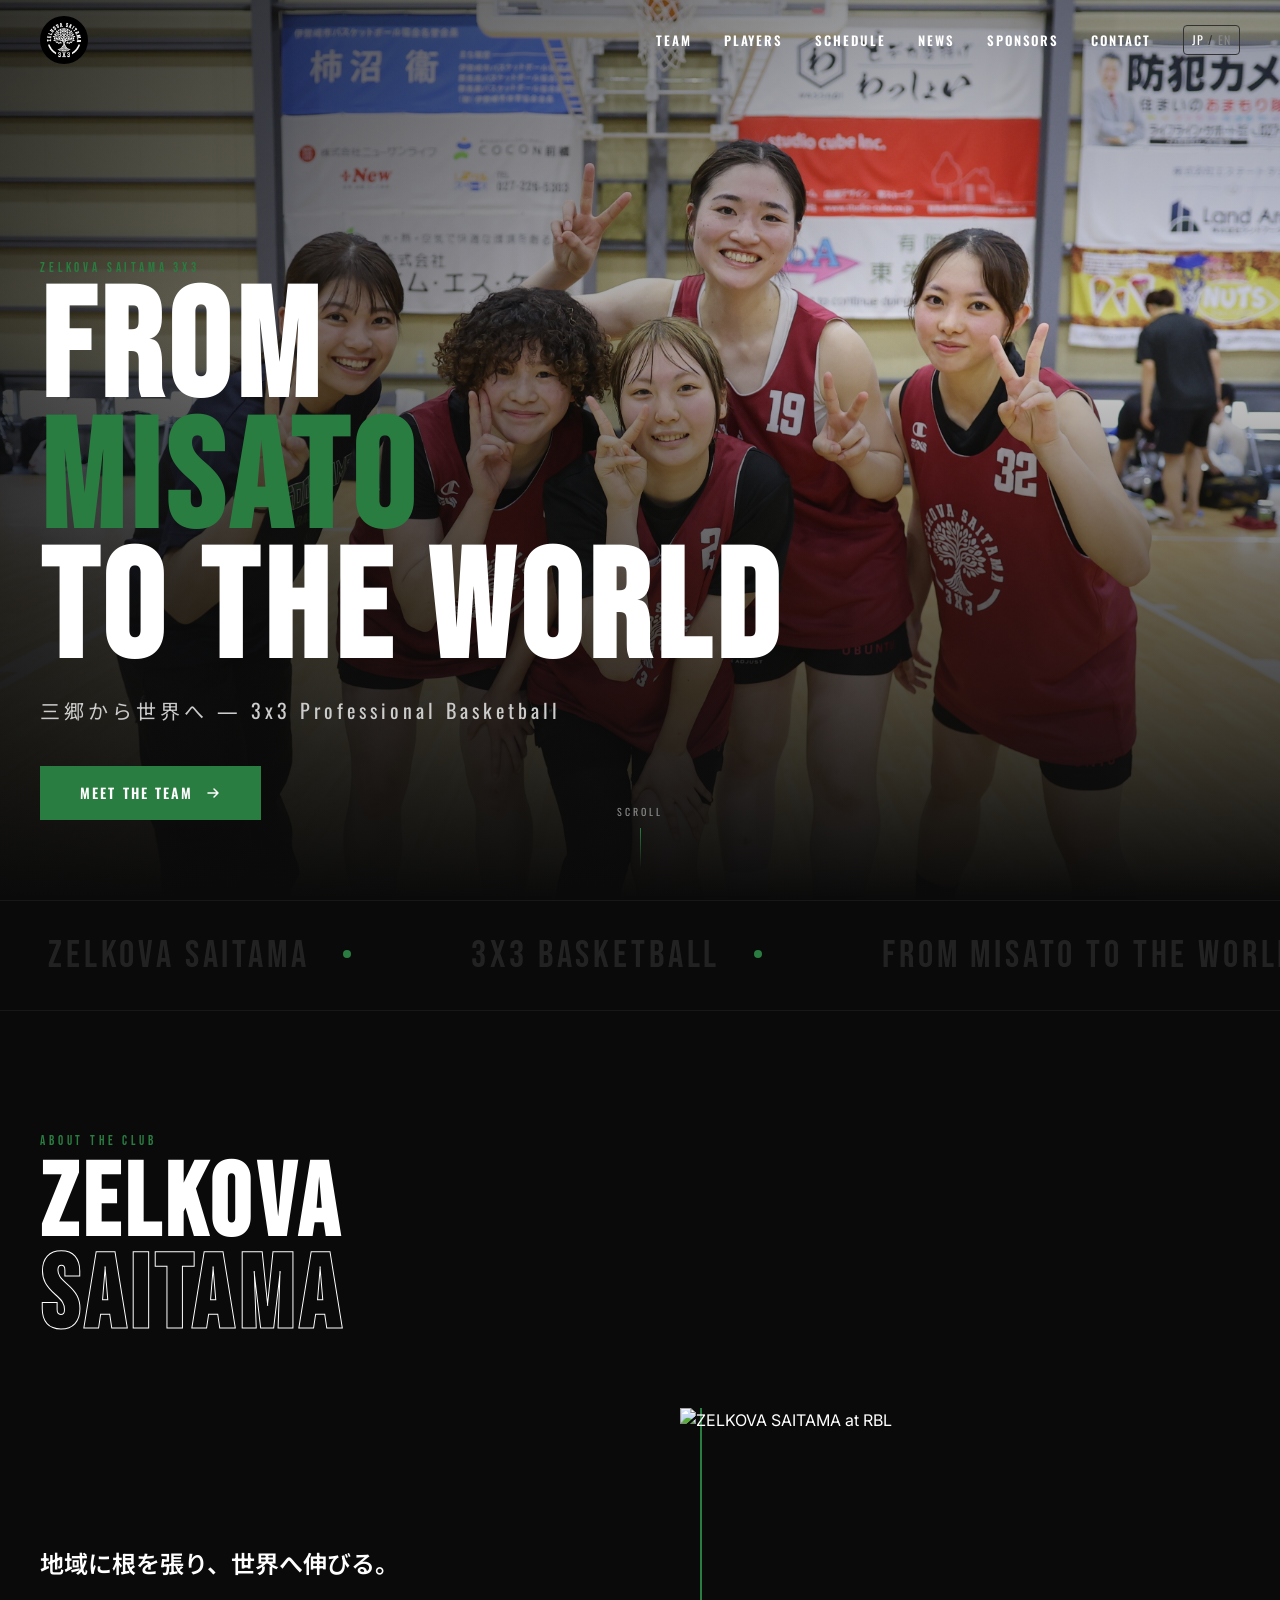
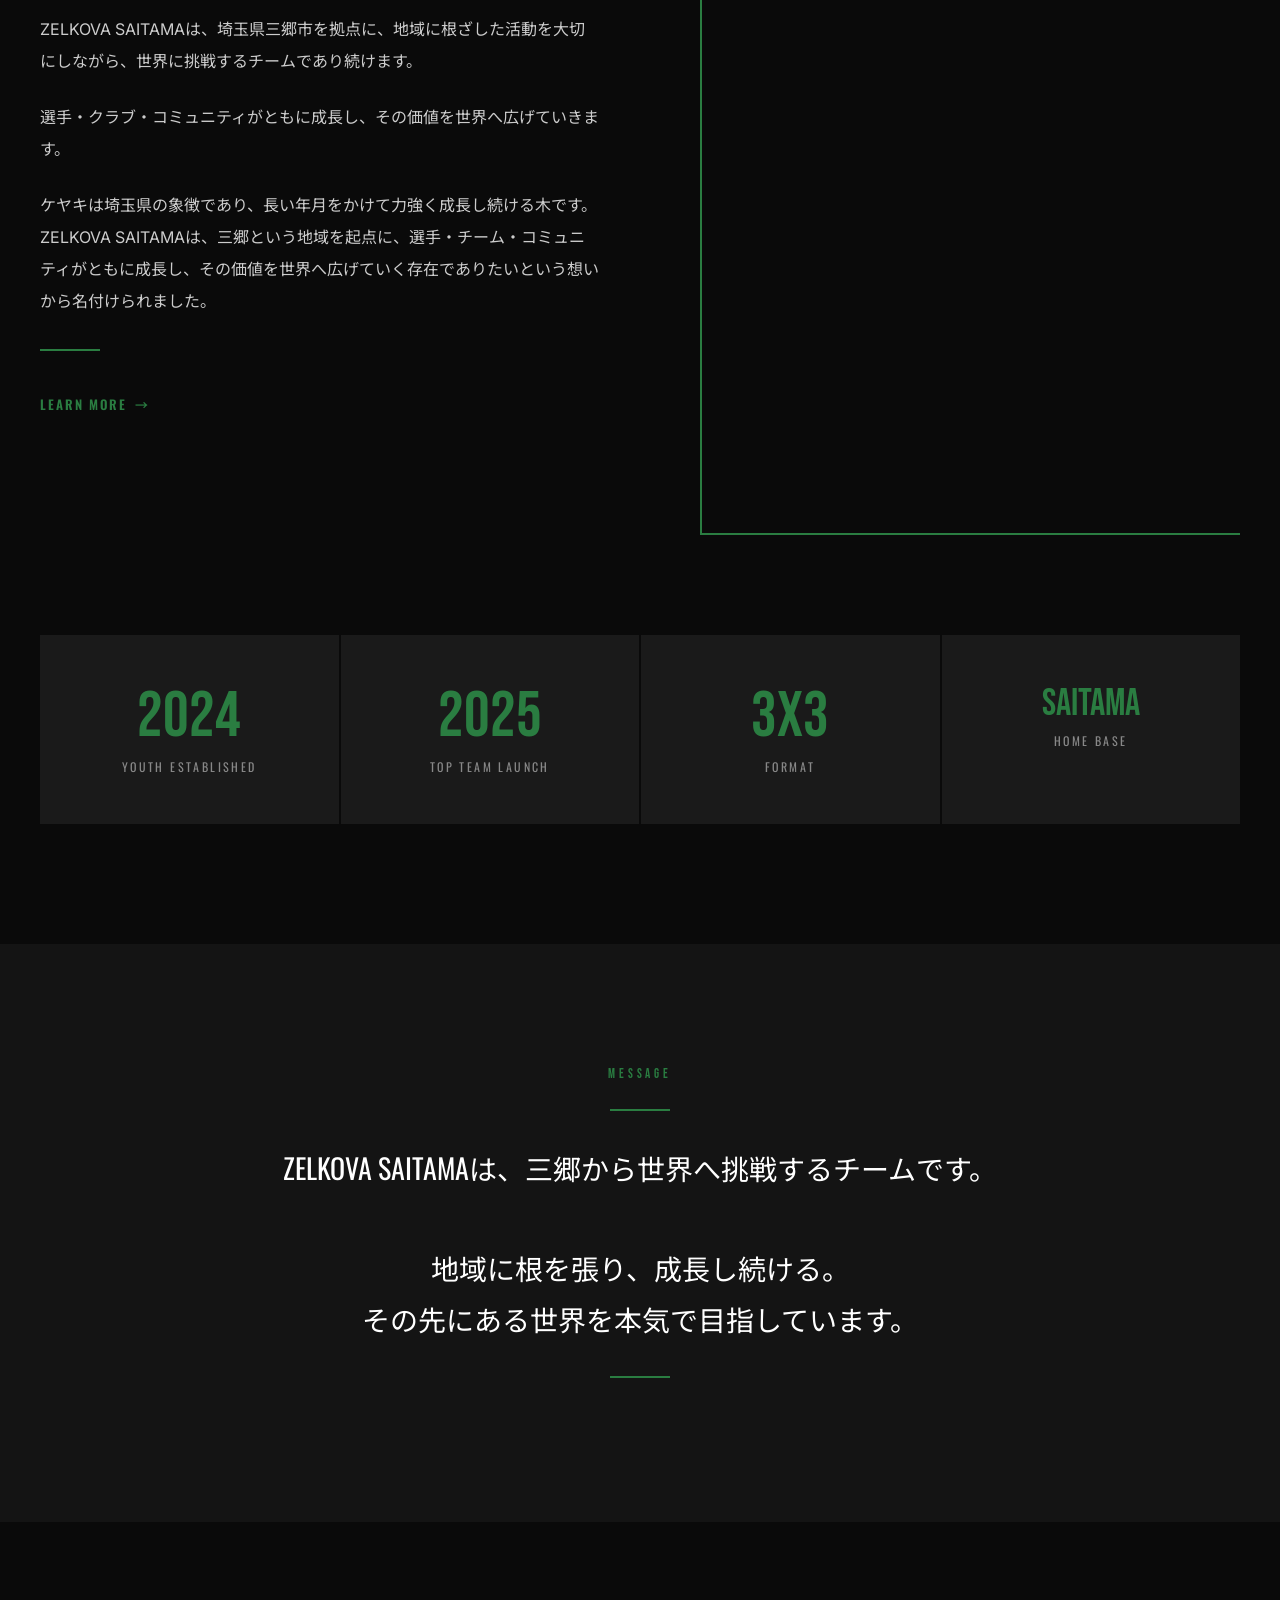
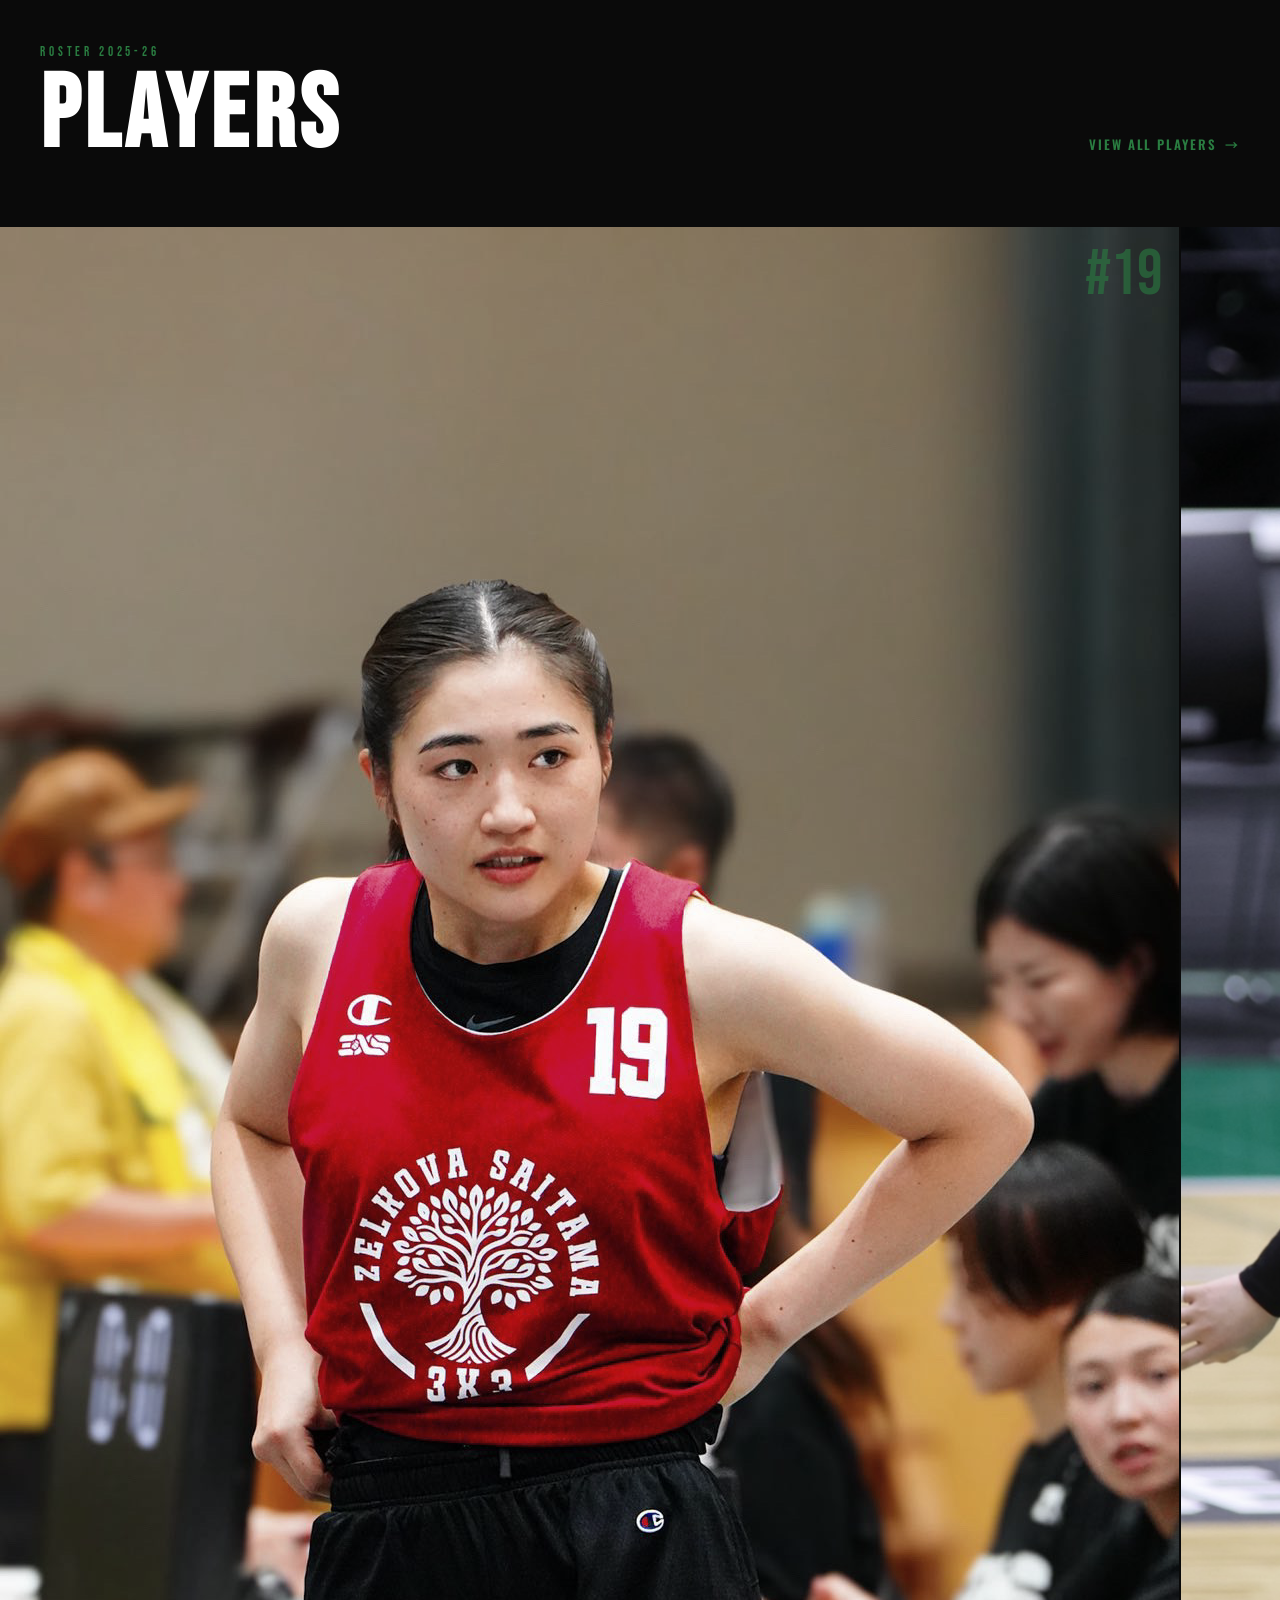
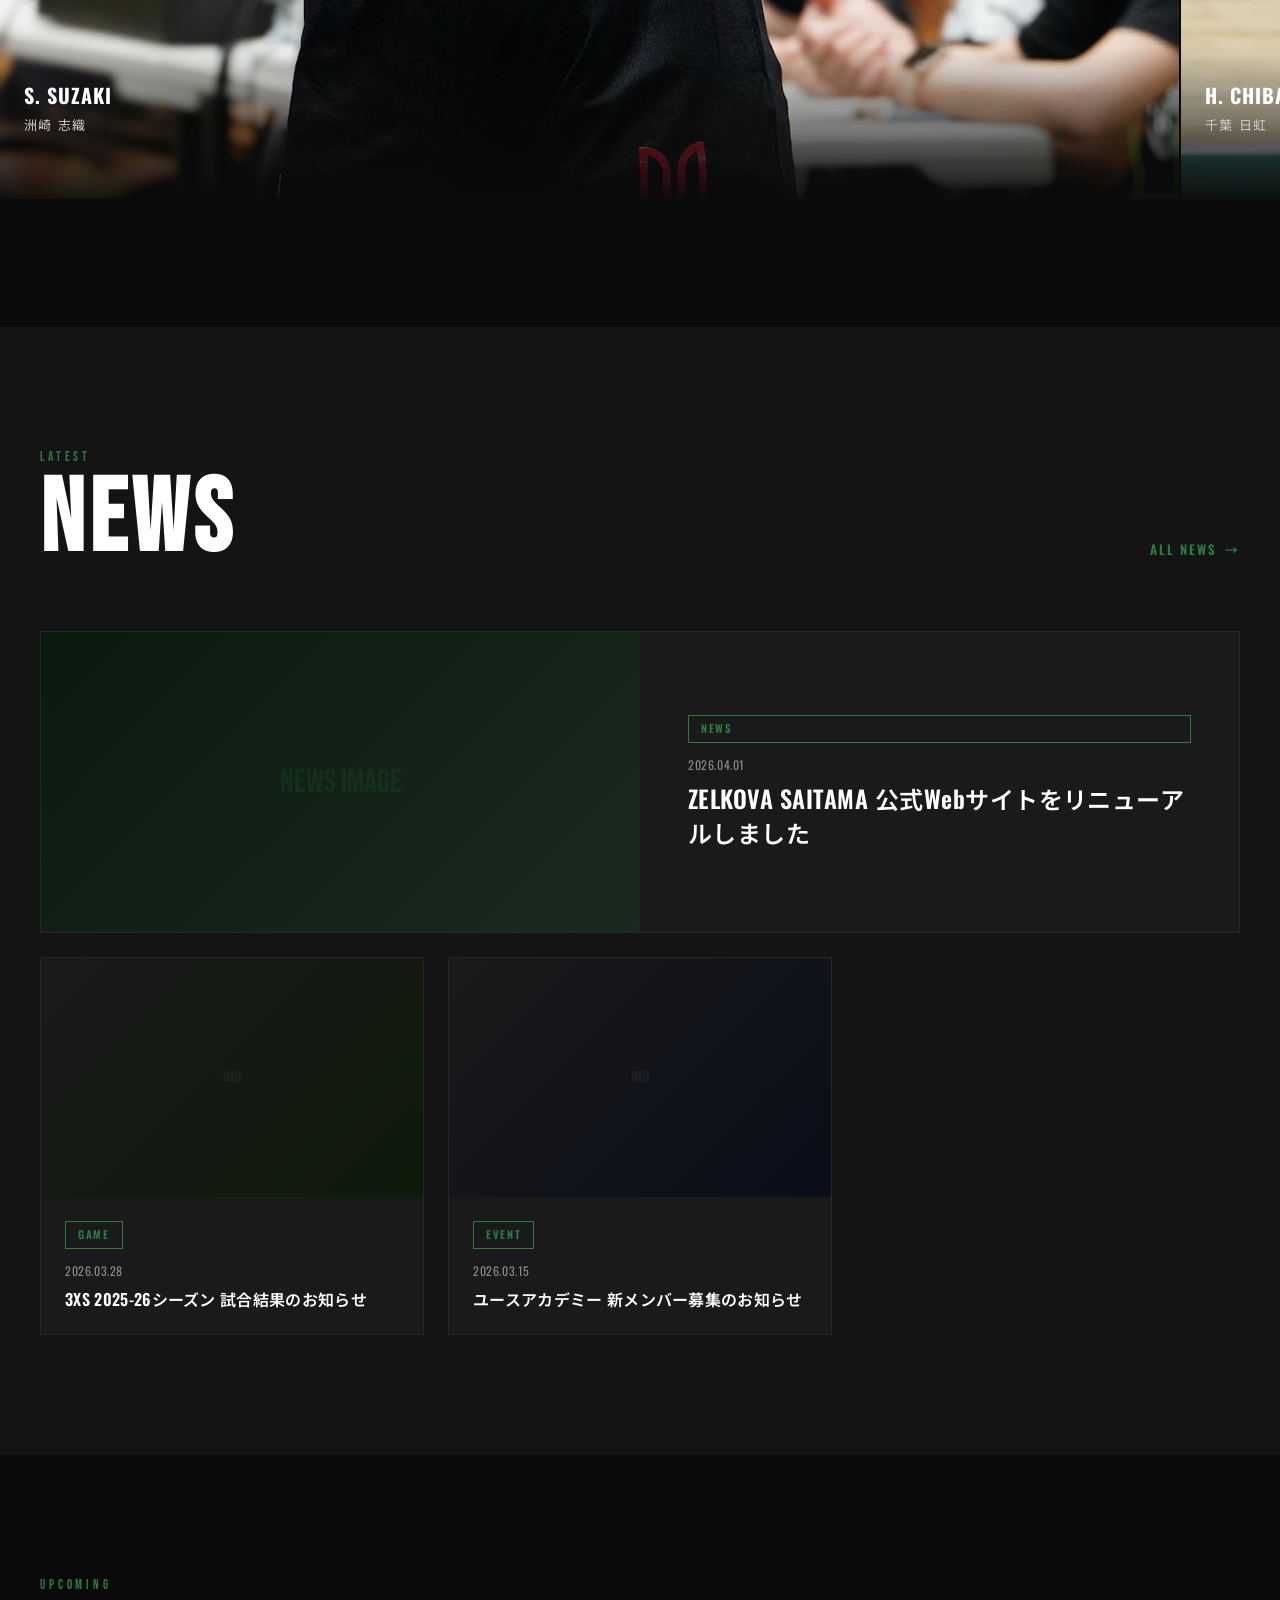
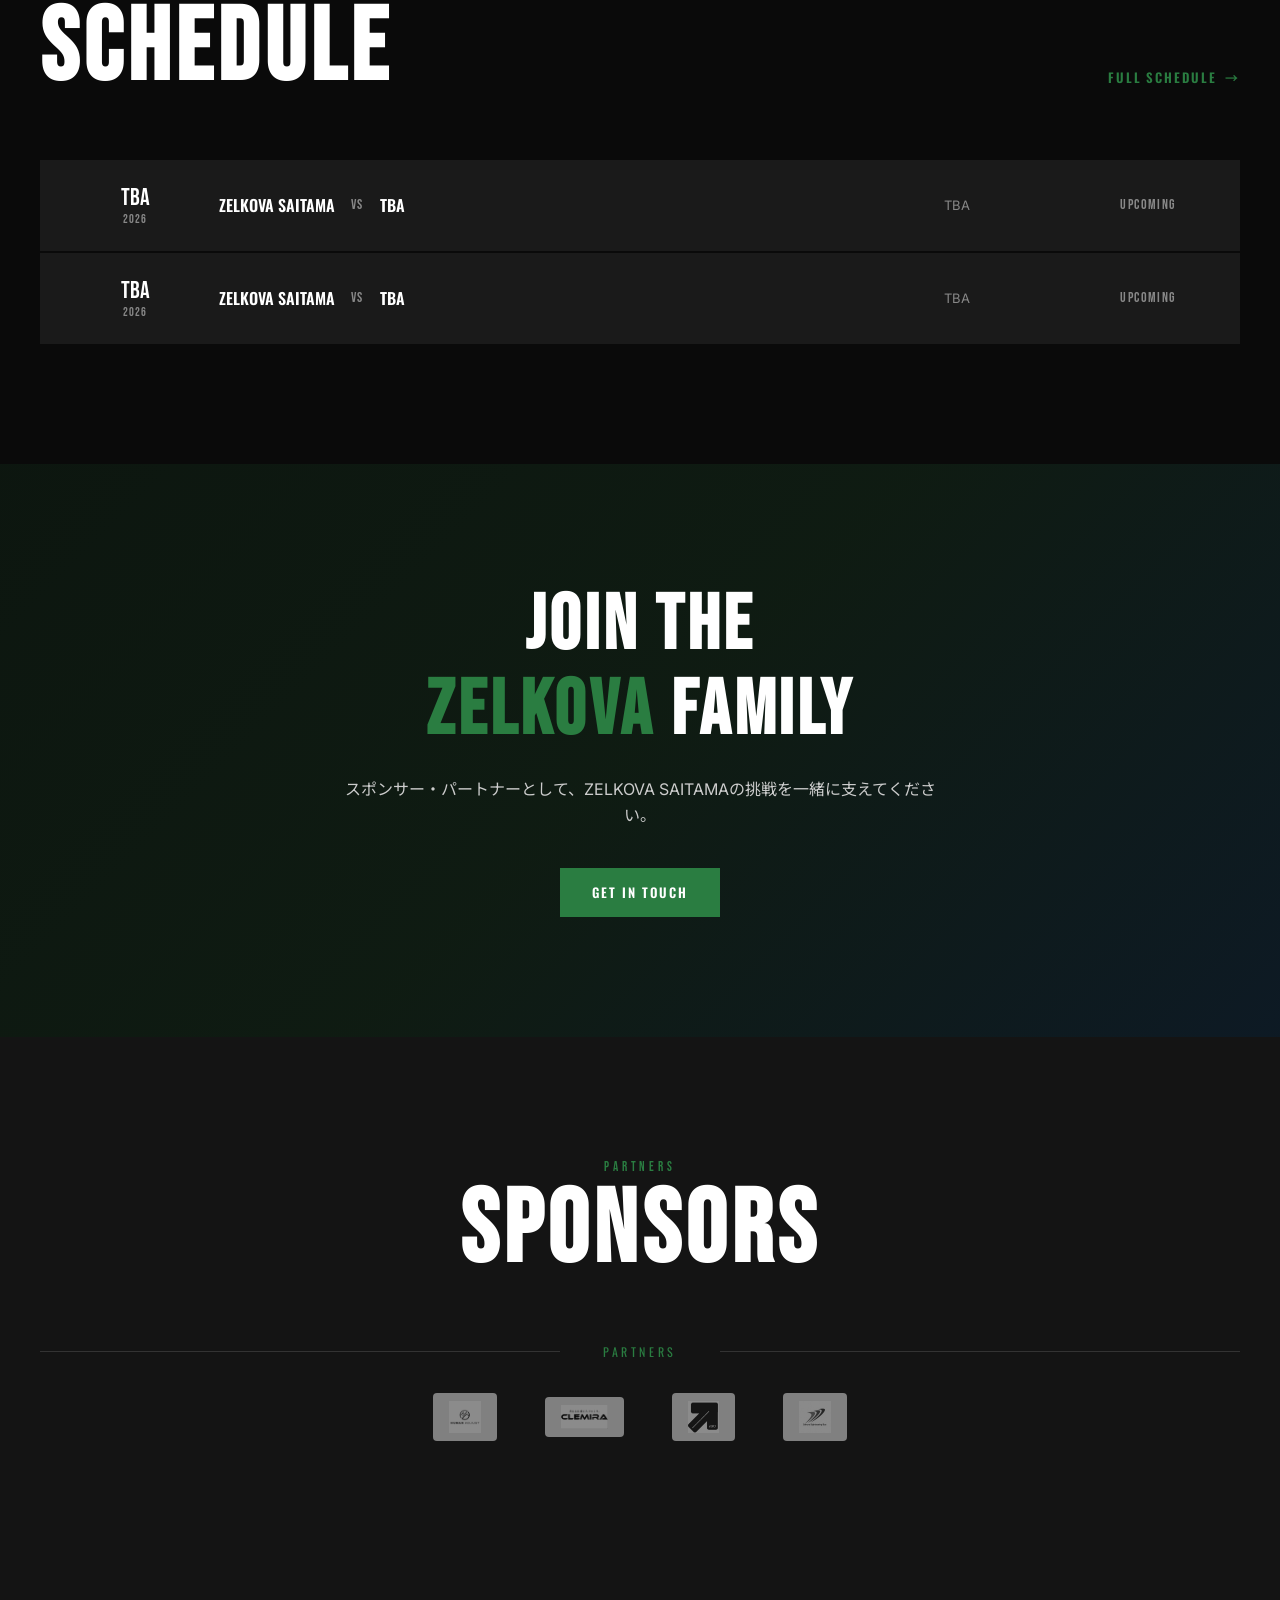
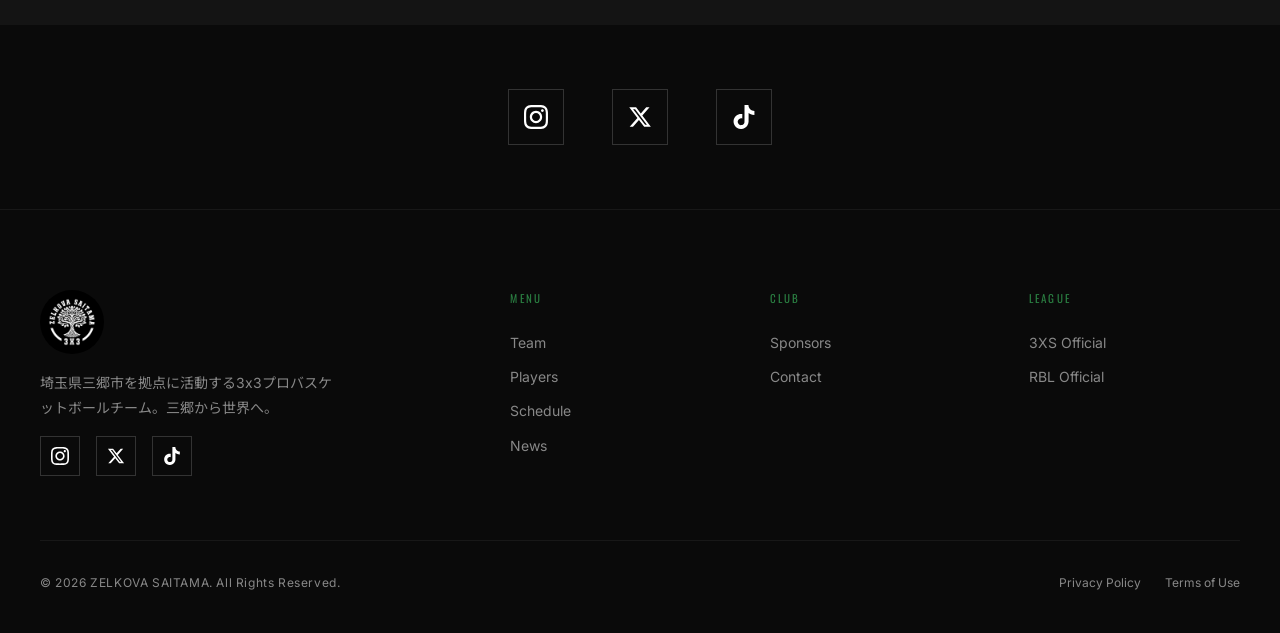
==== commit e1369b2c: "Players: horizontal scroll on TOP, fix Maruyama photo, placeholder for Kaneda - TOP page players sec" ====
--- a/index.html
+++ b/index.html
@@ -207,9 +207,10 @@
       </div>
     </div>
 
-    <div class="players-showcase reveal">
-      <!-- Player 1 -->
-      <div class="player-card">
+    <div class="players-scroll reveal" style="display:flex;overflow-x:auto;gap:2px;scroll-snap-type:x mandatory;-webkit-overflow-scrolling:touch;padding-bottom:8px;">
+
+      <!-- #19 洲崎志織 -->
+      <div class="player-card" style="min-width:300px;flex-shrink:0;scroll-snap-align:start;aspect-ratio:3/4;">
         <img class="player-card__img" src="img/player-suzaki.jpg" alt="洲崎志織">
         <span class="player-card__number">#19</span>
         <div class="player-card__overlay">
@@ -217,13 +218,12 @@
           <div class="player-card__name-jp">洲崎 志織</div>
           <div class="player-card__details">
             <span class="player-card__stat"><span>175</span>cm</span>
-            <span class="player-card__stat">明治大学</span>
-          </div>
-        </div>
-      </div>
-
-      <!-- Player 2 -->
-      <div class="player-card">
+          </div>
+        </div>
+      </div>
+
+      <!-- #25 千葉日虹 -->
+      <div class="player-card" style="min-width:300px;flex-shrink:0;scroll-snap-align:start;aspect-ratio:3/4;">
         <img class="player-card__img" src="img/player-chiba.jpg" alt="千葉日虹">
         <span class="player-card__number">#25</span>
         <div class="player-card__overlay">
@@ -231,13 +231,25 @@
           <div class="player-card__name-jp">千葉 日虹</div>
           <div class="player-card__details">
             <span class="player-card__stat"><span>170</span>cm</span>
-            <span class="player-card__stat">正平高校</span>
-          </div>
-        </div>
-      </div>
-
-      <!-- Player 3 -->
-      <div class="player-card">
+          </div>
+        </div>
+      </div>
+
+      <!-- #31 丸山花暖 -->
+      <div class="player-card" style="min-width:300px;flex-shrink:0;scroll-snap-align:start;aspect-ratio:3/4;">
+        <img class="player-card__img" src="img/player-maruyama.jpg" alt="丸山花暖">
+        <span class="player-card__number">#31</span>
+        <div class="player-card__overlay">
+          <div class="player-card__name">H. Maruyama</div>
+          <div class="player-card__name-jp">丸山 花暖</div>
+          <div class="player-card__details">
+            <span class="player-card__stat"><span>158</span>cm</span>
+          </div>
+        </div>
+      </div>
+
+      <!-- #32 笹山柚杏 -->
+      <div class="player-card" style="min-width:300px;flex-shrink:0;scroll-snap-align:start;aspect-ratio:3/4;">
         <img class="player-card__img" src="img/player-sasayama.jpg" alt="笹山柚杏">
         <span class="player-card__number">#32</span>
         <div class="player-card__overlay">
@@ -245,10 +257,39 @@
           <div class="player-card__name-jp">笹山 柚杏</div>
           <div class="player-card__details">
             <span class="player-card__stat"><span>158</span>cm</span>
-            <span class="player-card__stat">ZELKOVA SAITAMA U18</span>
-          </div>
-        </div>
-      </div>
+          </div>
+        </div>
+      </div>
+
+      <!-- #52 金田こずえ (写真待ち) -->
+      <div class="player-card" style="min-width:300px;flex-shrink:0;scroll-snap-align:start;aspect-ratio:3/4;">
+        <div style="width:100%;height:100%;background:linear-gradient(180deg,#1e2a1a 0%,#0a0a0a 100%);display:flex;align-items:center;justify-content:center;">
+          <span style="font-family:var(--font-accent);font-size:6rem;color:rgba(42,125,65,0.08);">#52</span>
+        </div>
+        <span class="player-card__number">#52</span>
+        <div class="player-card__overlay">
+          <div class="player-card__name">K. Kaneda</div>
+          <div class="player-card__name-jp">金田 こずえ</div>
+          <div class="player-card__details">
+            <span class="player-card__stat"><span>165</span>cm</span>
+          </div>
+        </div>
+      </div>
+
+      <!-- #81 高唯梛 (育成契約) -->
+      <div class="player-card" style="min-width:300px;flex-shrink:0;scroll-snap-align:start;aspect-ratio:3/4;">
+        <img class="player-card__img" src="img/player-taka.jpg" alt="高唯梛">
+        <span class="player-card__number">#81</span>
+        <div class="player-card__overlay">
+          <div class="player-card__name">Y. Taka</div>
+          <div class="player-card__name-jp">高 唯梛</div>
+          <div class="player-card__position" style="color:var(--blue);">Development</div>
+          <div class="player-card__details">
+            <span class="player-card__stat"><span>160</span>cm</span>
+          </div>
+        </div>
+      </div>
+
     </div>
   </section>
 
--- a/css/style.css
+++ b/css/style.css
@@ -342,7 +342,7 @@
   width: 100%;
   height: 100%;
   object-fit: cover;
-  object-position: center top;
+  object-position: 65% top;
 }
 
 .hero__overlay {
@@ -351,13 +351,20 @@
   left: 0;
   width: 100%;
   height: 100%;
-  background: linear-gradient(
-    180deg,
-    rgba(10, 10, 10, 0.3) 0%,
-    rgba(10, 10, 10, 0.1) 40%,
-    rgba(10, 10, 10, 0.7) 75%,
-    rgba(10, 10, 10, 1) 100%
-  );
+  background:
+    linear-gradient(
+      180deg,
+      rgba(10, 10, 10, 0.4) 0%,
+      rgba(10, 10, 10, 0.1) 35%,
+      rgba(10, 10, 10, 0.6) 65%,
+      rgba(10, 10, 10, 1) 100%
+    ),
+    linear-gradient(
+      90deg,
+      rgba(10, 10, 10, 0.7) 0%,
+      rgba(10, 10, 10, 0.3) 40%,
+      transparent 70%
+    );
   z-index: 1;
 }
 
@@ -595,6 +602,19 @@
 }
 
 /* --- Players Section --- */
+.players-scroll {
+  display: flex;
+  overflow-x: auto;
+  gap: 2px;
+  scroll-snap-type: x mandatory;
+  -webkit-overflow-scrolling: touch;
+  scrollbar-width: none;
+}
+
+.players-scroll::-webkit-scrollbar {
+  display: none;
+}
+
 .players-showcase {
   display: grid;
   grid-template-columns: repeat(3, 1fr);
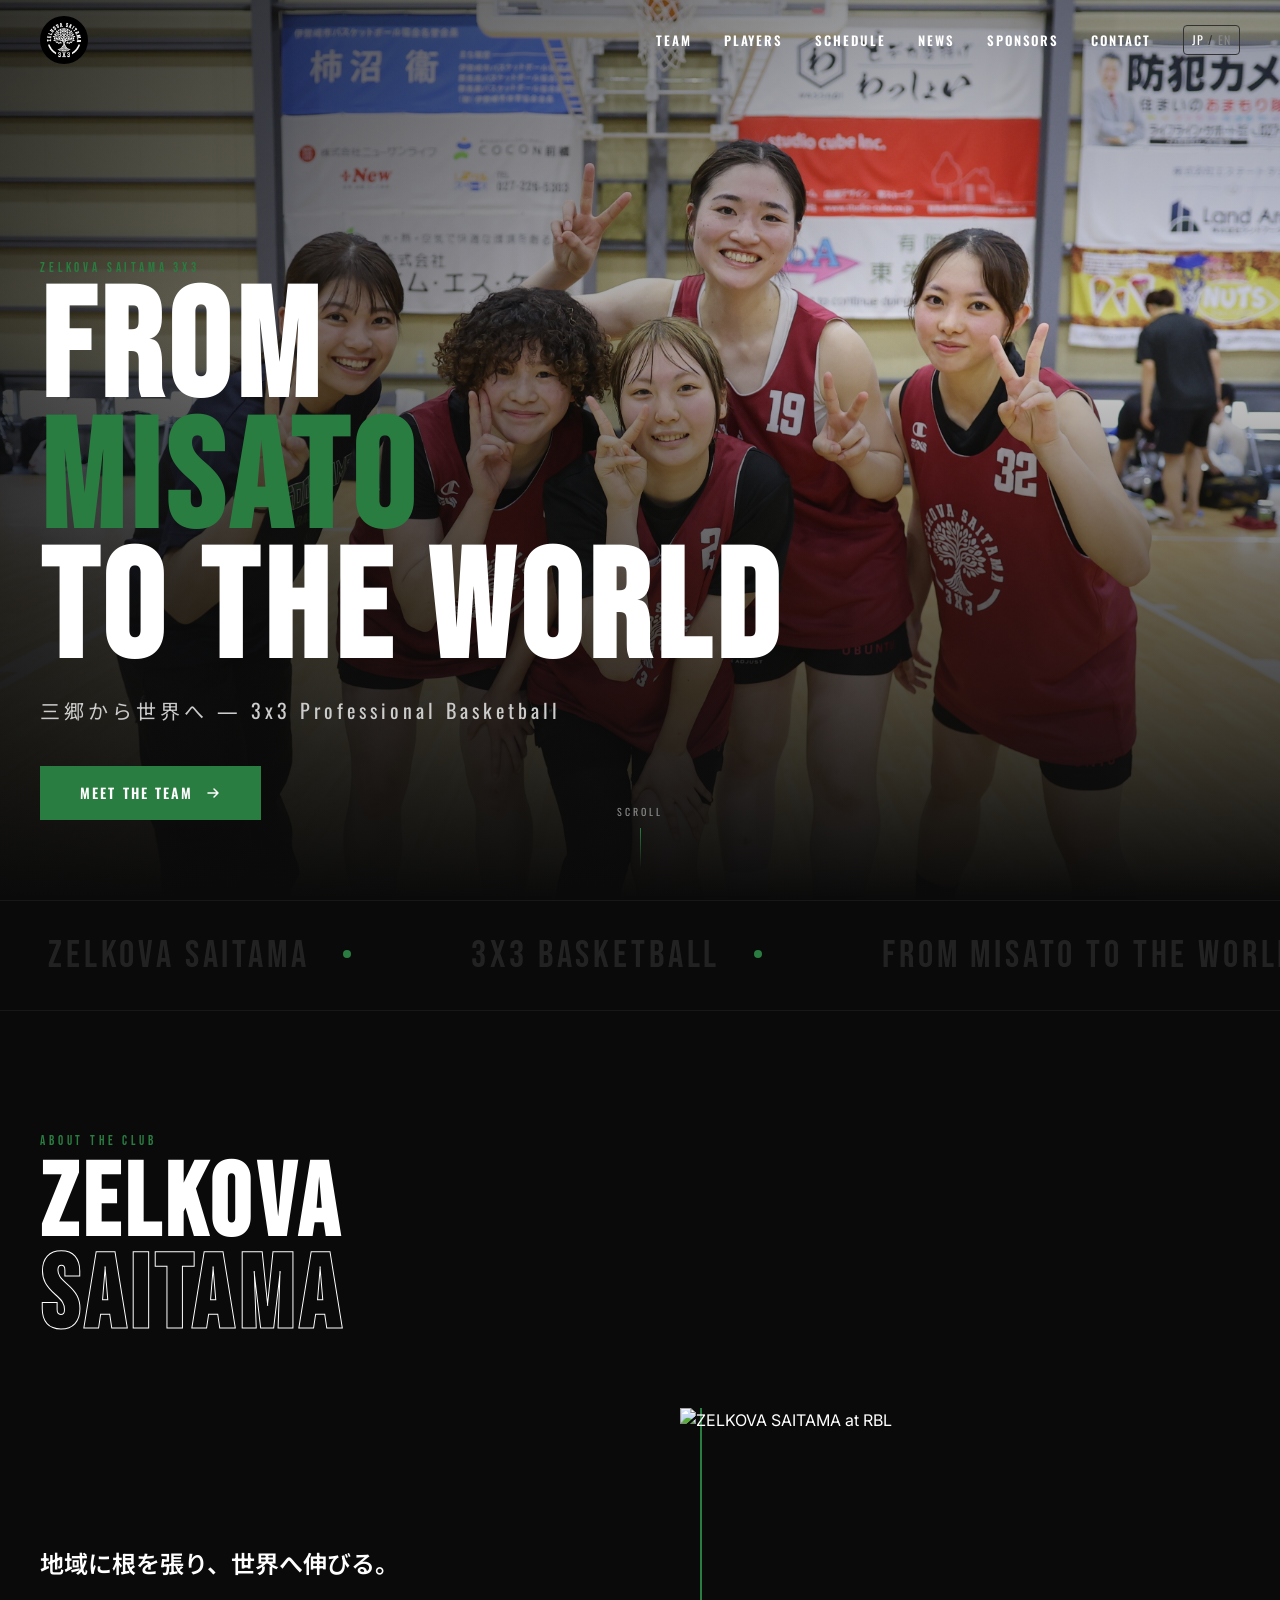
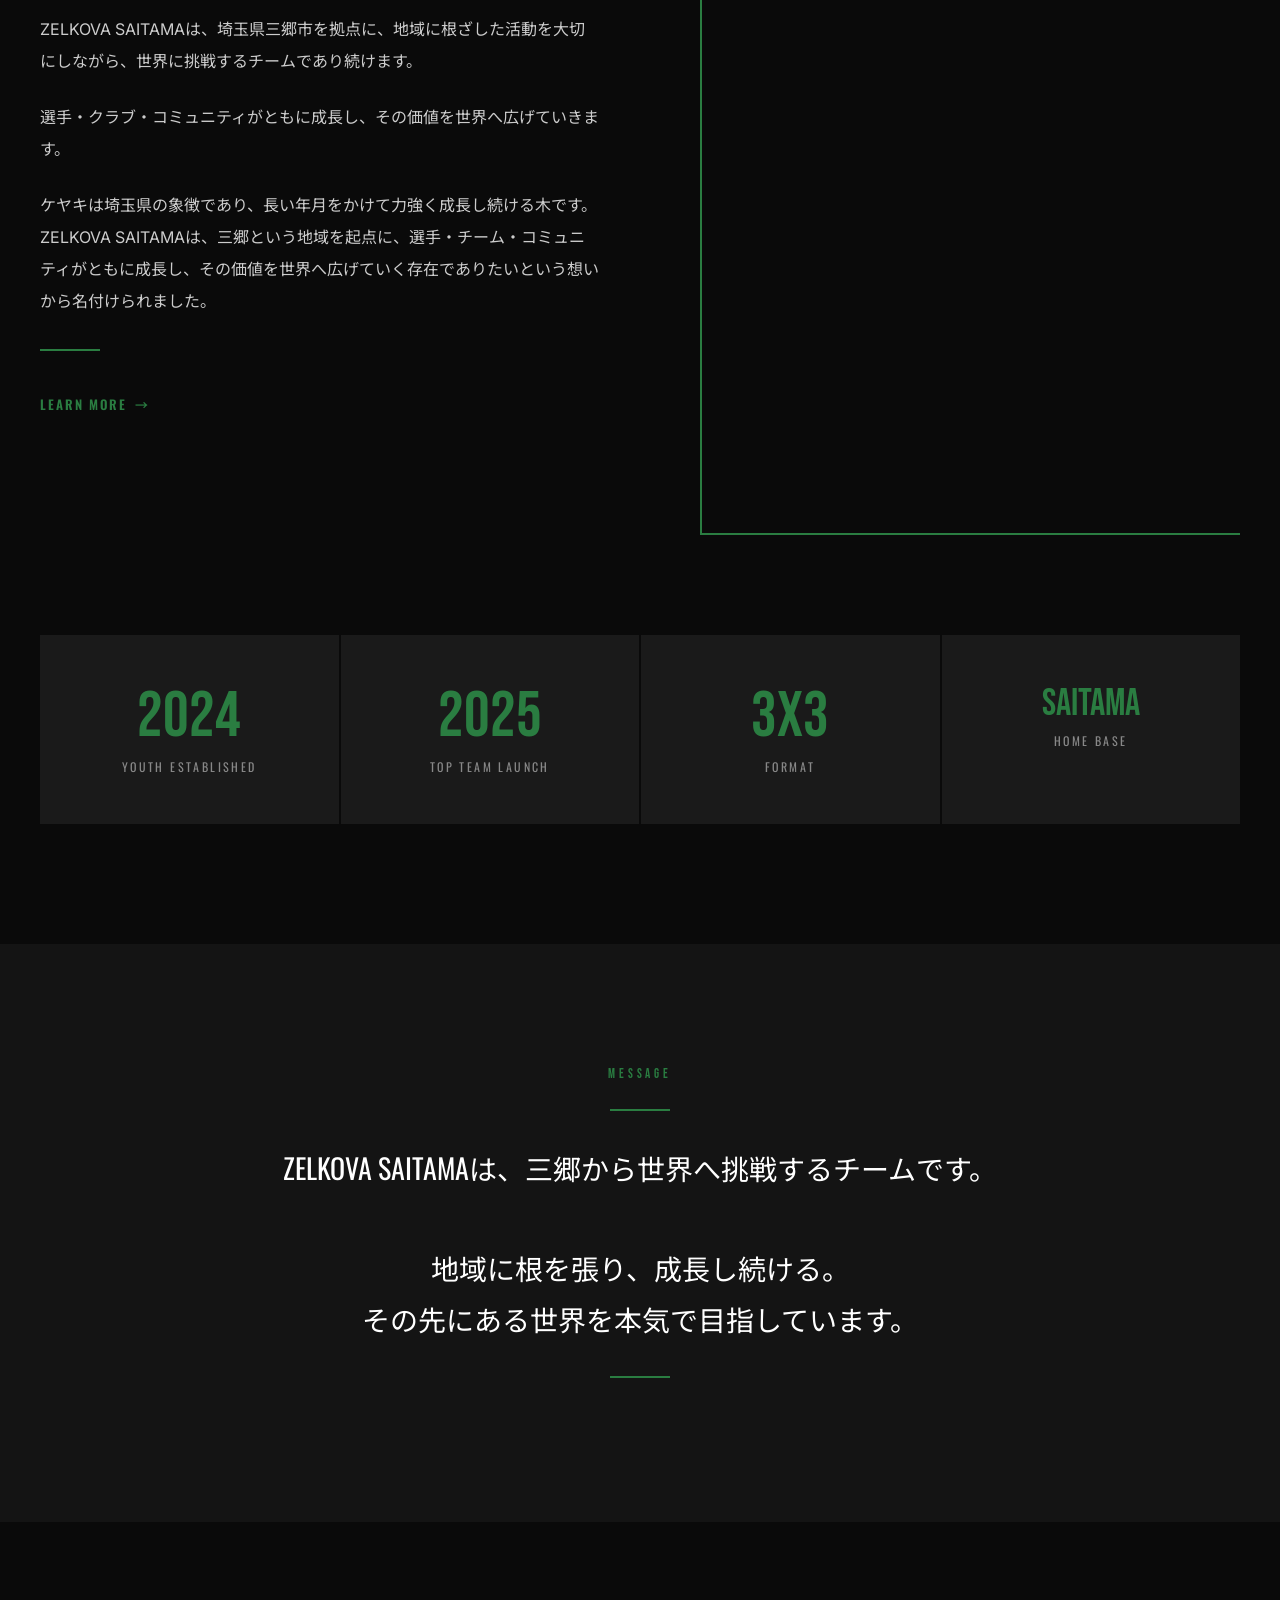
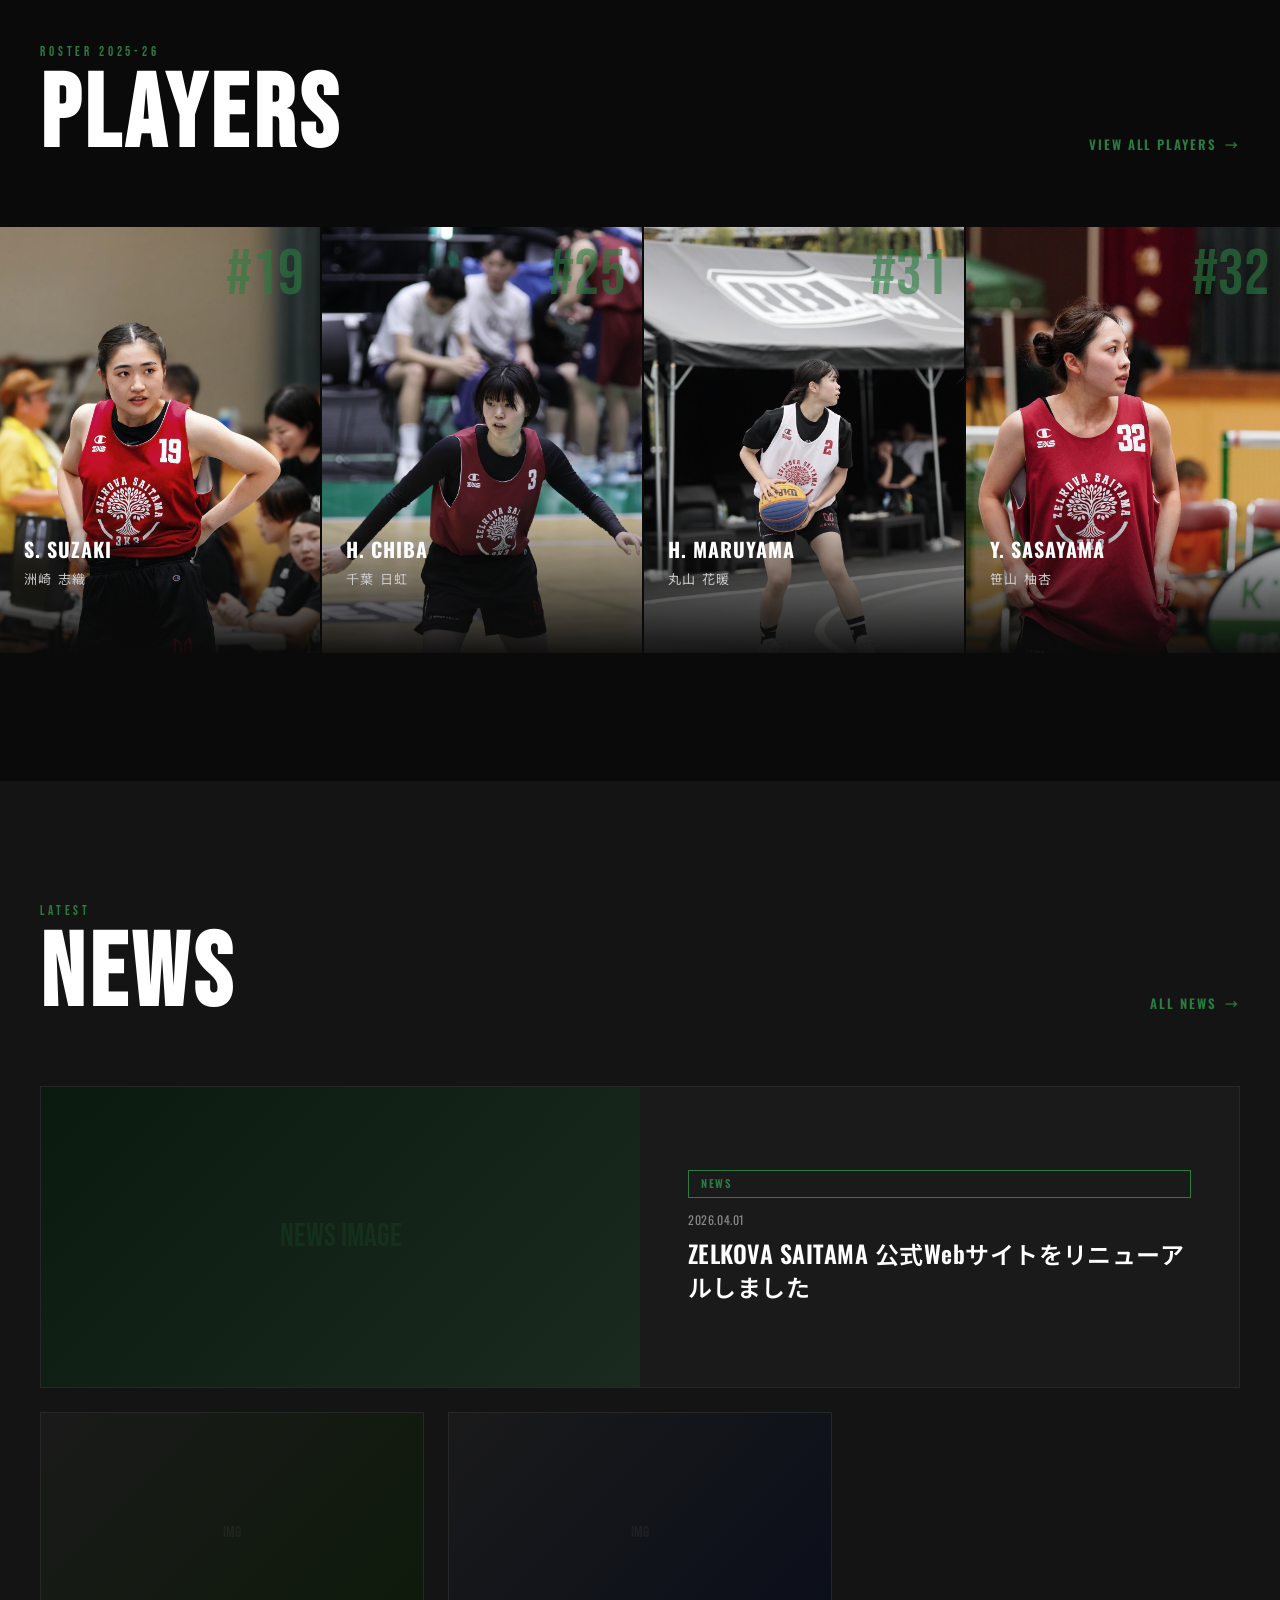
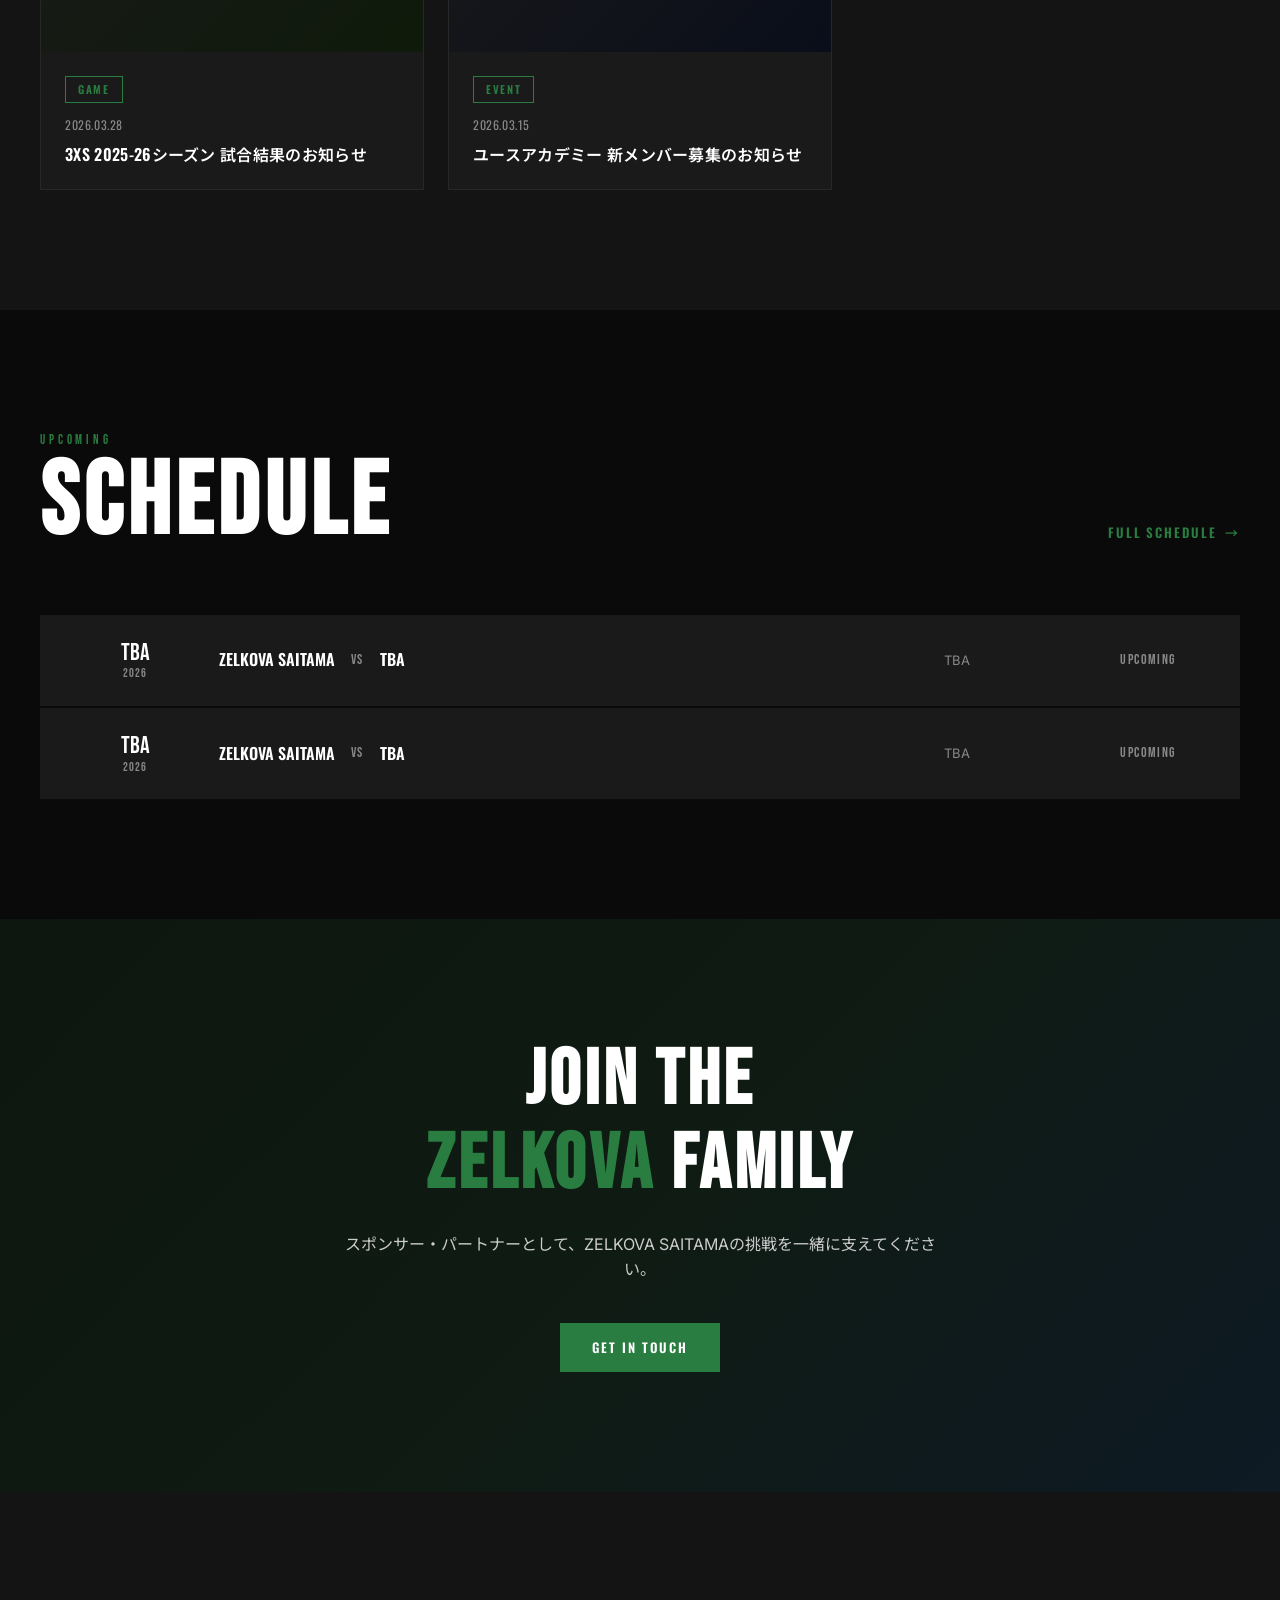
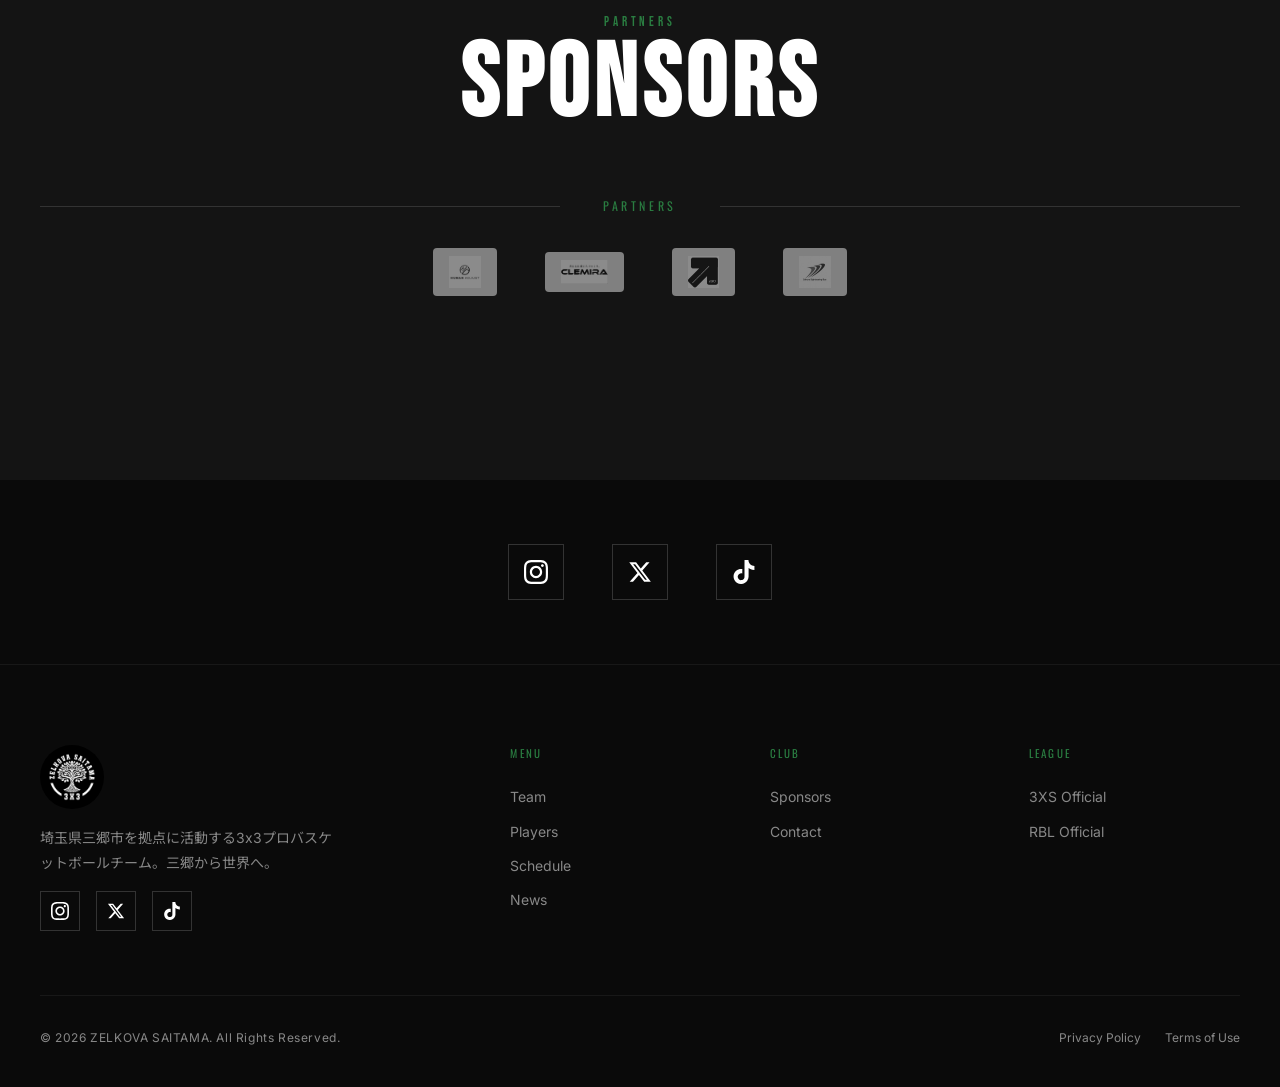
==== commit 5c3a2d7b: "Fix player scroll card sizing: 4 visible on desktop, 2.5 on tablet, 1.3 on mobile Co-Authored-By: Cl" ====
--- a/index.html
+++ b/index.html
@@ -210,7 +210,7 @@
     <div class="players-scroll reveal" style="display:flex;overflow-x:auto;gap:2px;scroll-snap-type:x mandatory;-webkit-overflow-scrolling:touch;padding-bottom:8px;">
 
       <!-- #19 洲崎志織 -->
-      <div class="player-card" style="min-width:300px;flex-shrink:0;scroll-snap-align:start;aspect-ratio:3/4;">
+      <div class="player-card" style="aspect-ratio:3/4;">
         <img class="player-card__img" src="img/player-suzaki.jpg" alt="洲崎志織">
         <span class="player-card__number">#19</span>
         <div class="player-card__overlay">
@@ -223,7 +223,7 @@
       </div>
 
       <!-- #25 千葉日虹 -->
-      <div class="player-card" style="min-width:300px;flex-shrink:0;scroll-snap-align:start;aspect-ratio:3/4;">
+      <div class="player-card" style="aspect-ratio:3/4;">
         <img class="player-card__img" src="img/player-chiba.jpg" alt="千葉日虹">
         <span class="player-card__number">#25</span>
         <div class="player-card__overlay">
@@ -236,7 +236,7 @@
       </div>
 
       <!-- #31 丸山花暖 -->
-      <div class="player-card" style="min-width:300px;flex-shrink:0;scroll-snap-align:start;aspect-ratio:3/4;">
+      <div class="player-card" style="aspect-ratio:3/4;">
         <img class="player-card__img" src="img/player-maruyama.jpg" alt="丸山花暖">
         <span class="player-card__number">#31</span>
         <div class="player-card__overlay">
@@ -249,7 +249,7 @@
       </div>
 
       <!-- #32 笹山柚杏 -->
-      <div class="player-card" style="min-width:300px;flex-shrink:0;scroll-snap-align:start;aspect-ratio:3/4;">
+      <div class="player-card" style="aspect-ratio:3/4;">
         <img class="player-card__img" src="img/player-sasayama.jpg" alt="笹山柚杏">
         <span class="player-card__number">#32</span>
         <div class="player-card__overlay">
@@ -262,7 +262,7 @@
       </div>
 
       <!-- #52 金田こずえ (写真待ち) -->
-      <div class="player-card" style="min-width:300px;flex-shrink:0;scroll-snap-align:start;aspect-ratio:3/4;">
+      <div class="player-card" style="aspect-ratio:3/4;">
         <div style="width:100%;height:100%;background:linear-gradient(180deg,#1e2a1a 0%,#0a0a0a 100%);display:flex;align-items:center;justify-content:center;">
           <span style="font-family:var(--font-accent);font-size:6rem;color:rgba(42,125,65,0.08);">#52</span>
         </div>
@@ -277,7 +277,7 @@
       </div>
 
       <!-- #81 高唯梛 (育成契約) -->
-      <div class="player-card" style="min-width:300px;flex-shrink:0;scroll-snap-align:start;aspect-ratio:3/4;">
+      <div class="player-card" style="aspect-ratio:3/4;">
         <img class="player-card__img" src="img/player-taka.jpg" alt="高唯梛">
         <span class="player-card__number">#81</span>
         <div class="player-card__overlay">
--- a/css/style.css
+++ b/css/style.css
@@ -615,6 +615,21 @@
   display: none;
 }
 
+.players-scroll .player-card {
+  min-width: 25%;
+  max-width: 25%;
+  flex-shrink: 0;
+  scroll-snap-align: start;
+}
+
+@media (max-width: 1024px) {
+  .players-scroll .player-card { min-width: 40%; max-width: 40%; }
+}
+
+@media (max-width: 640px) {
+  .players-scroll .player-card { min-width: 75%; max-width: 75%; }
+}
+
 .players-showcase {
   display: grid;
   grid-template-columns: repeat(3, 1fr);
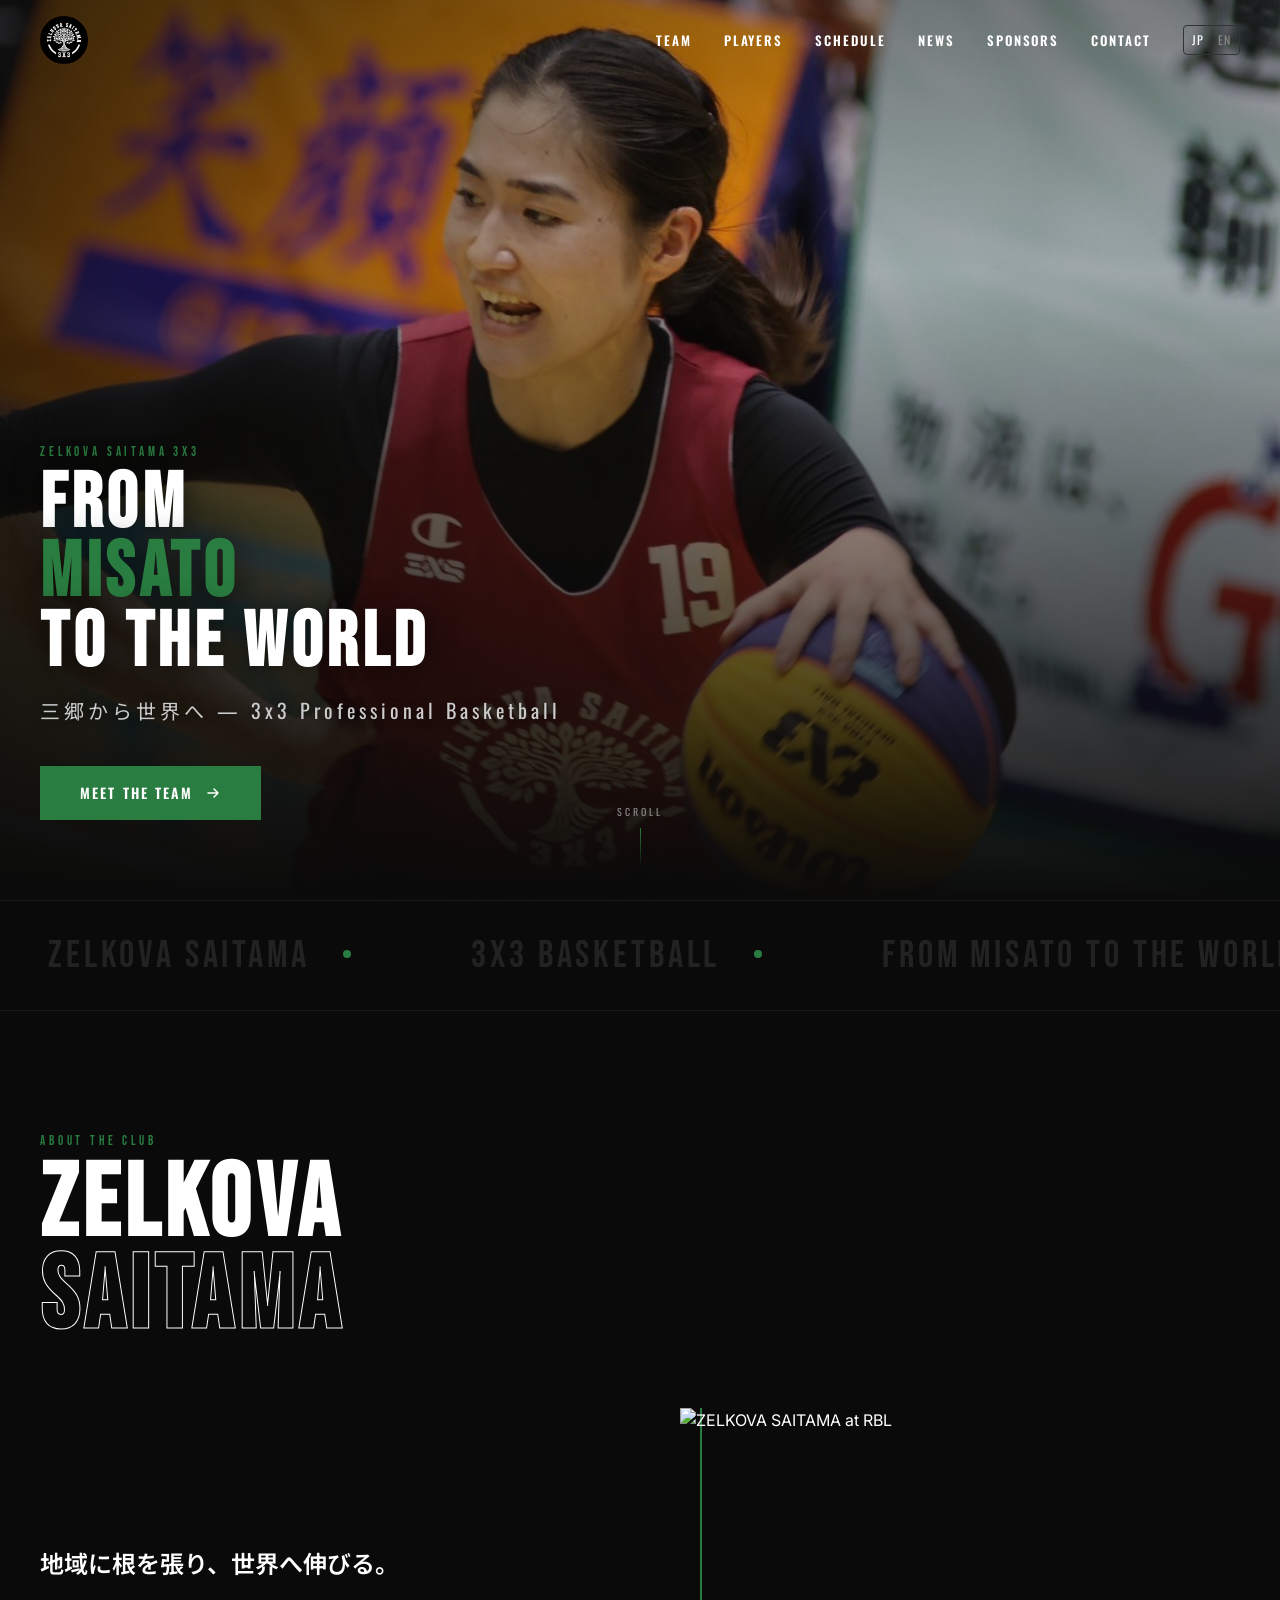
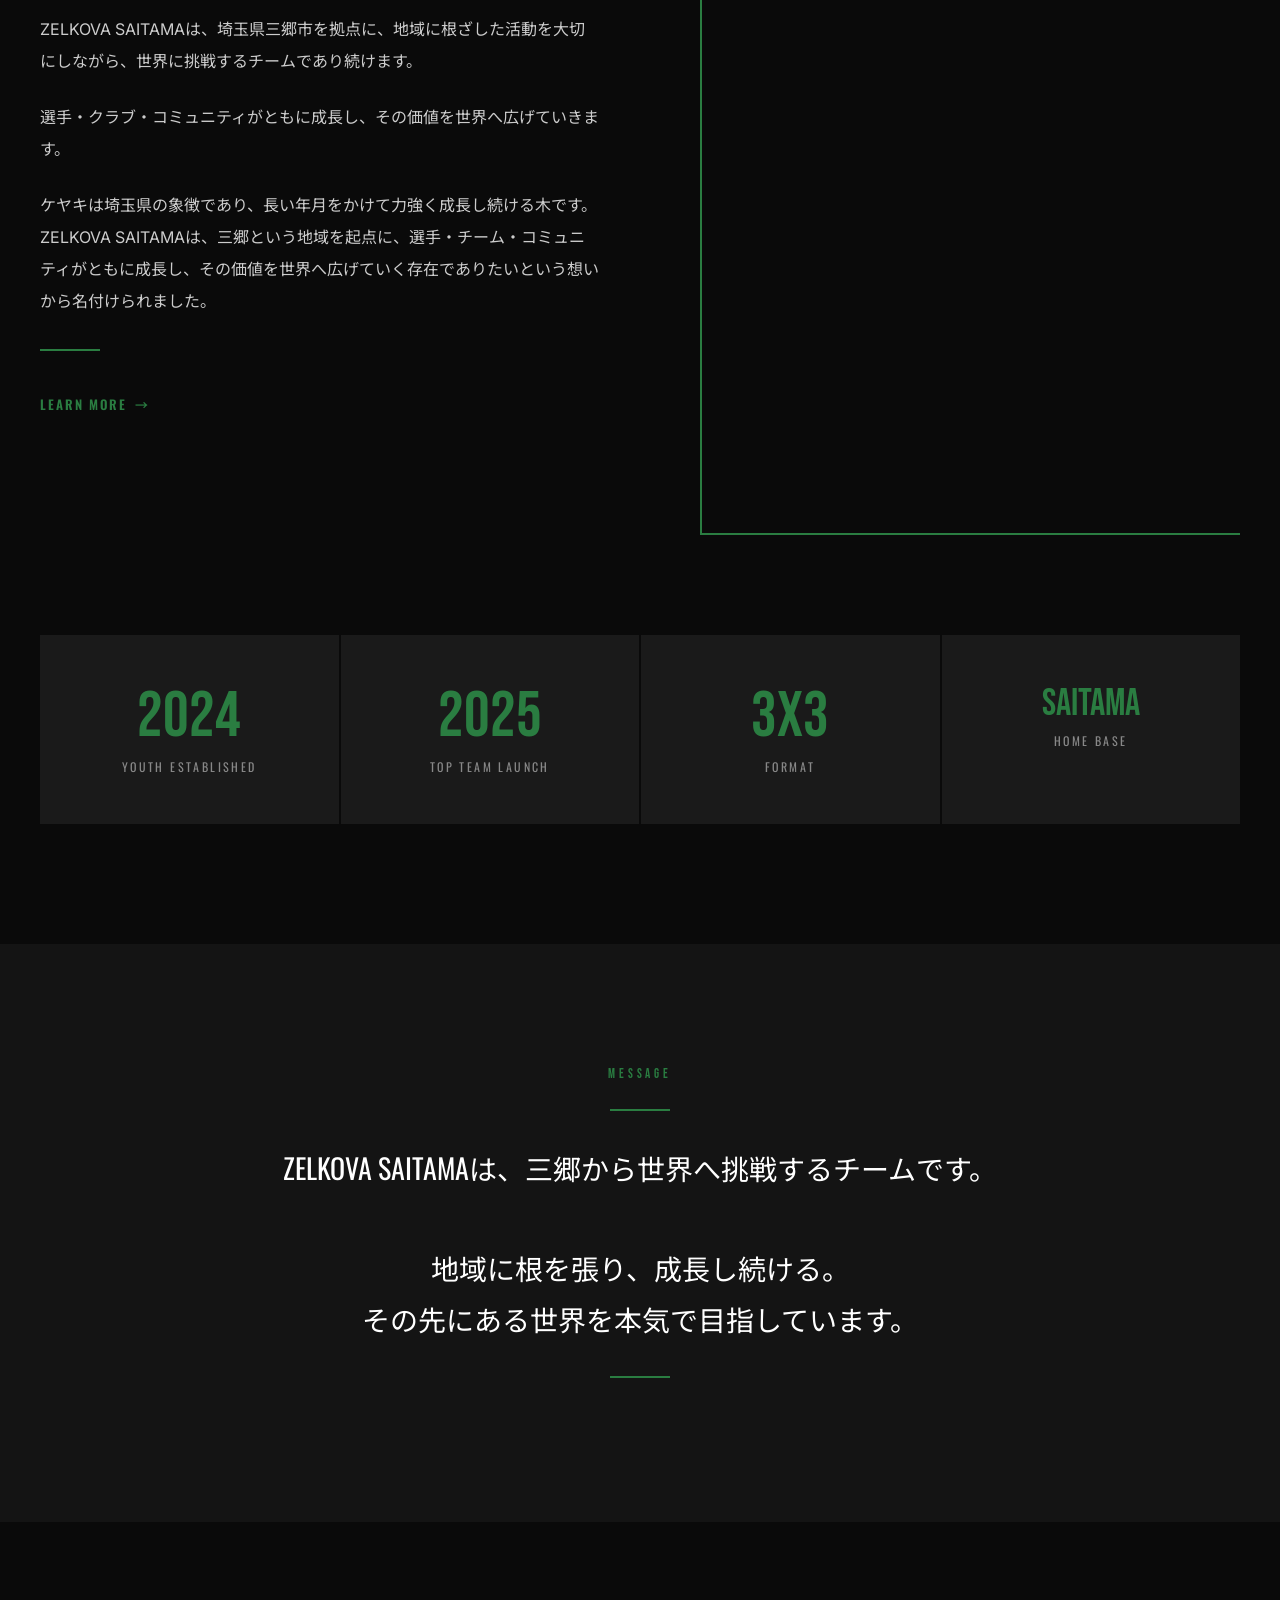
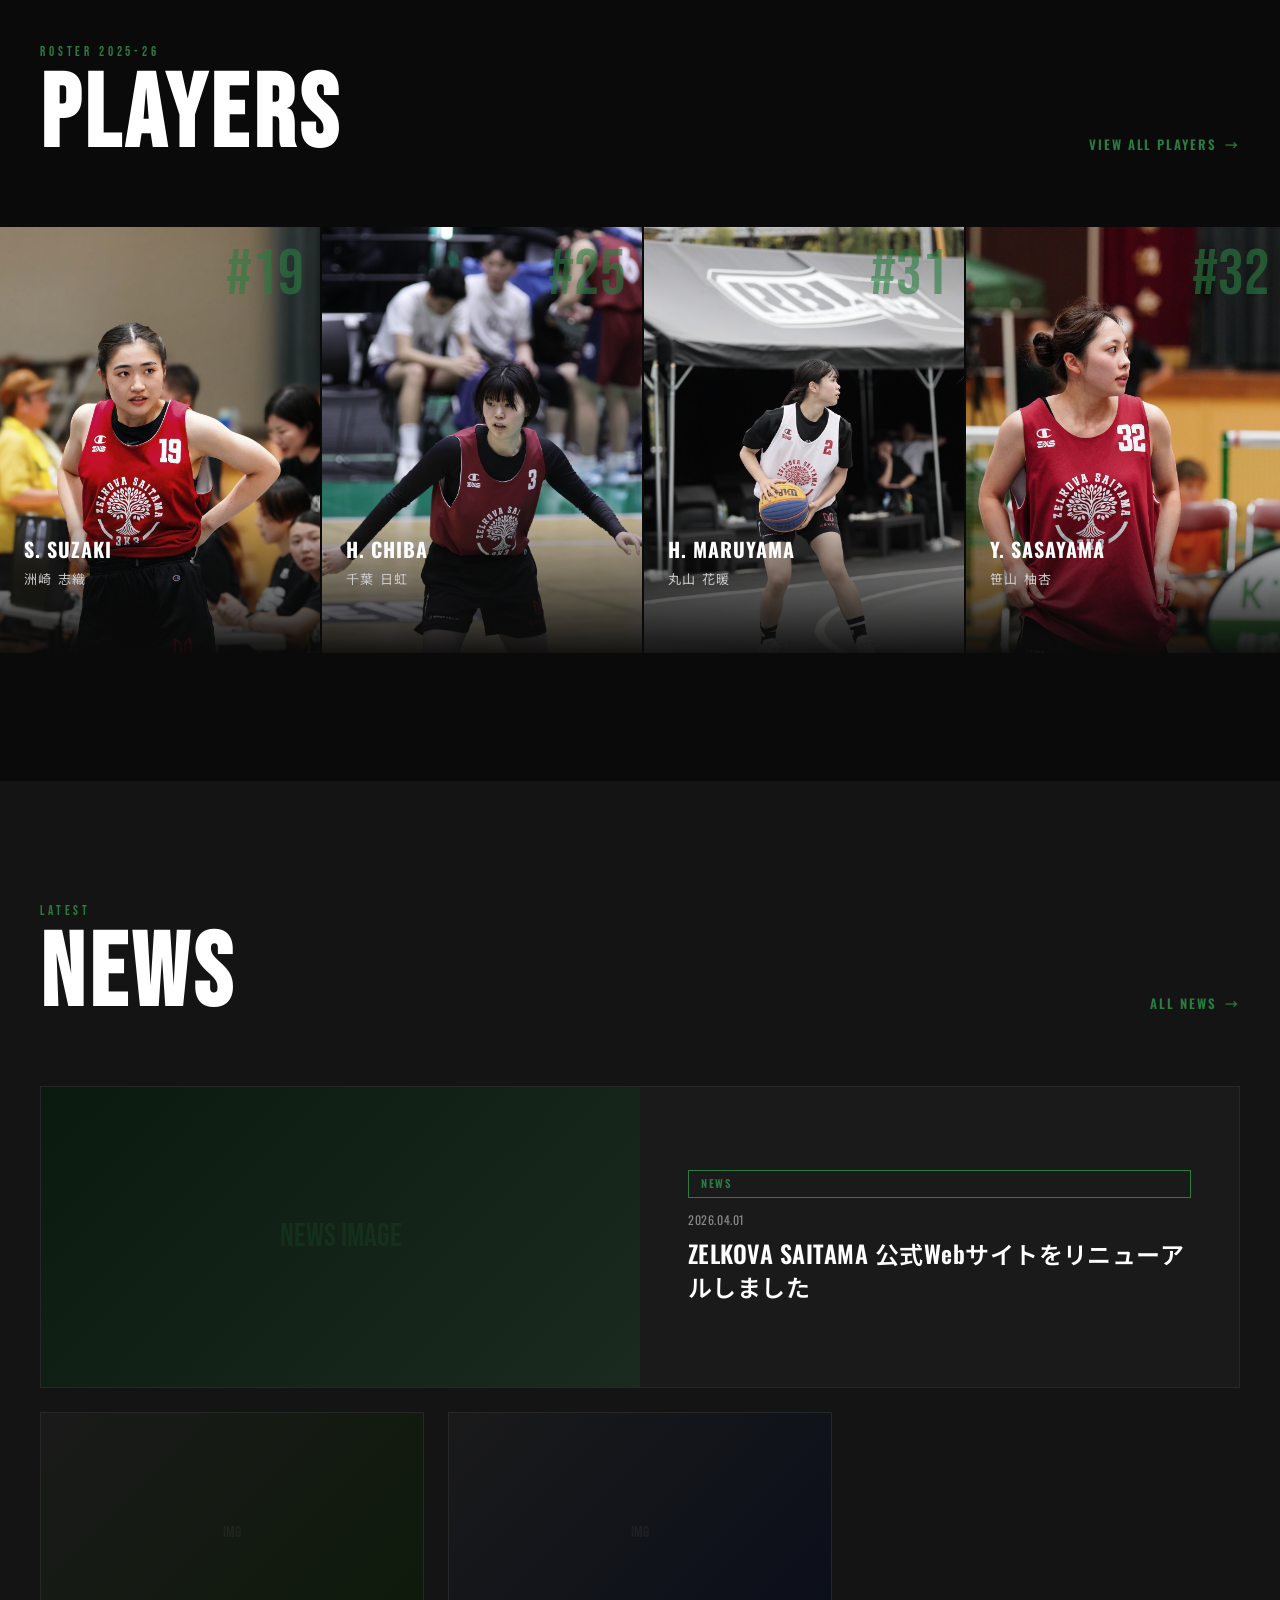
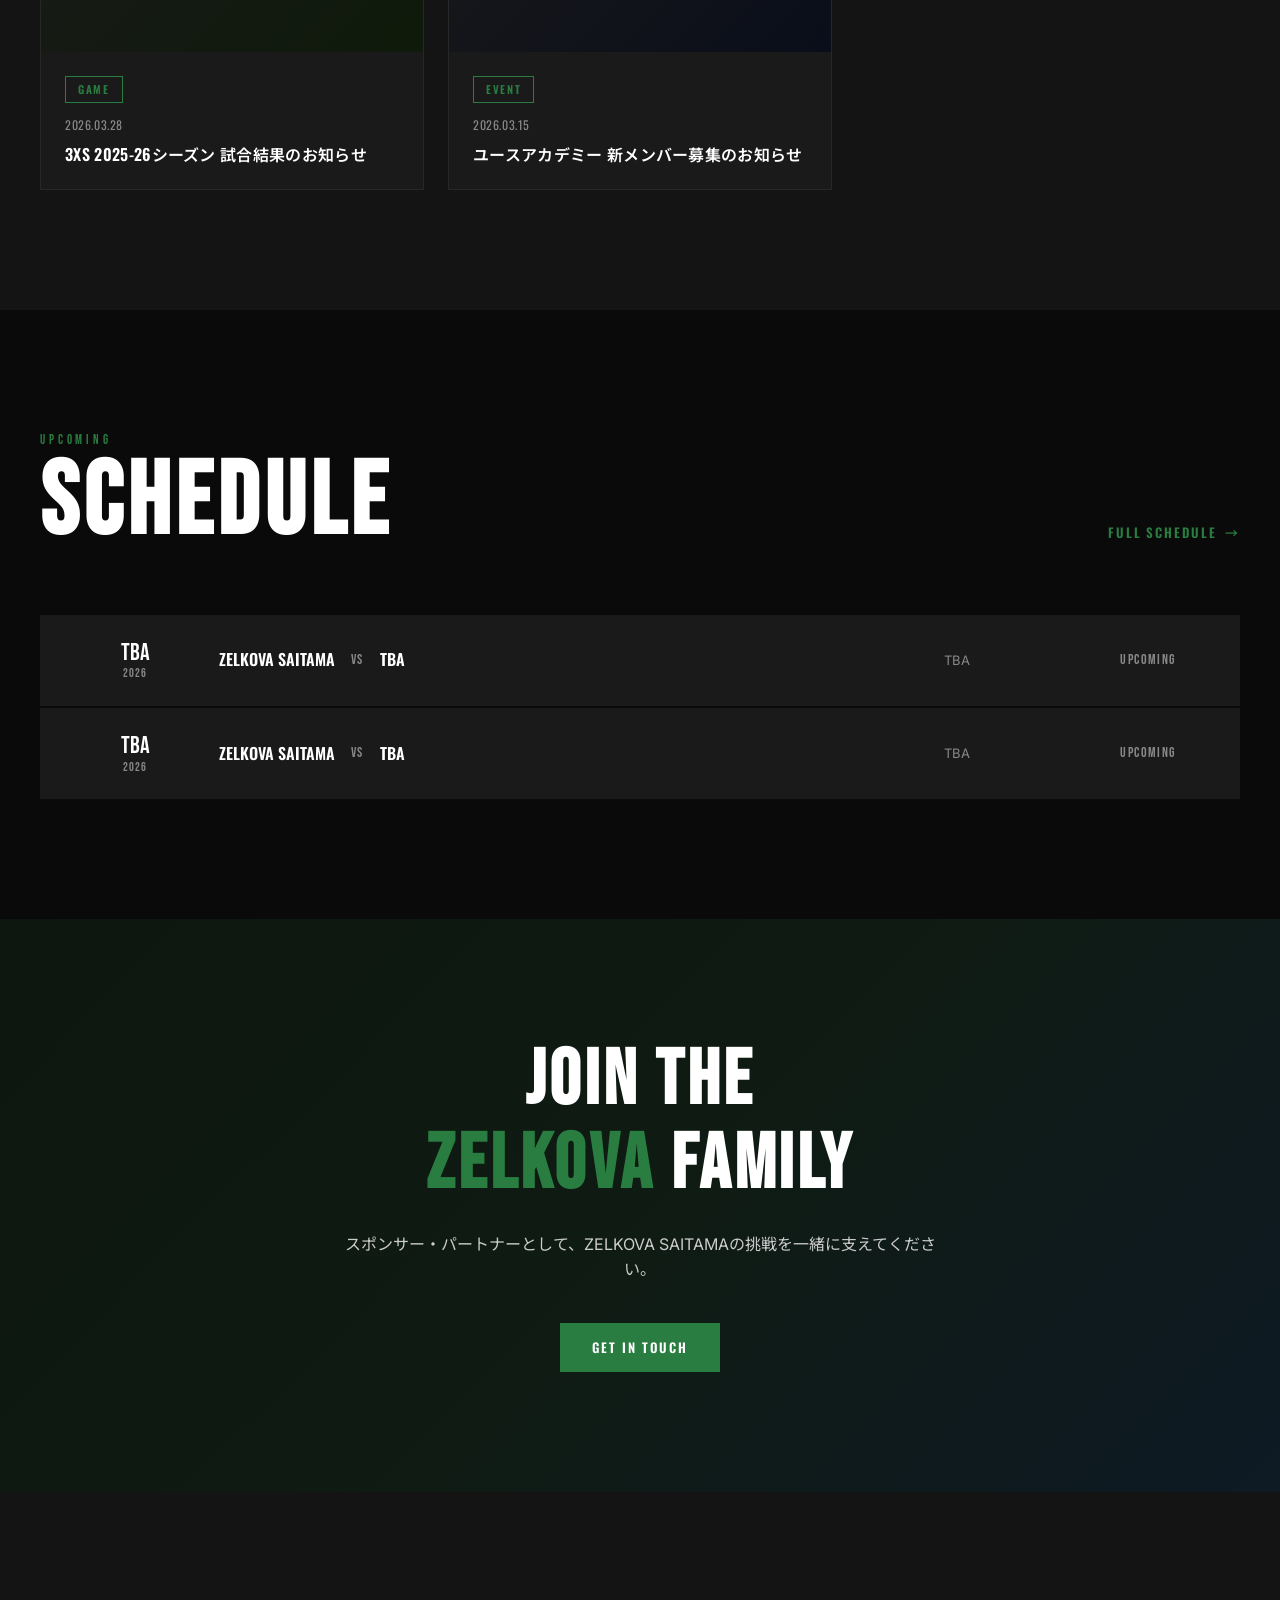
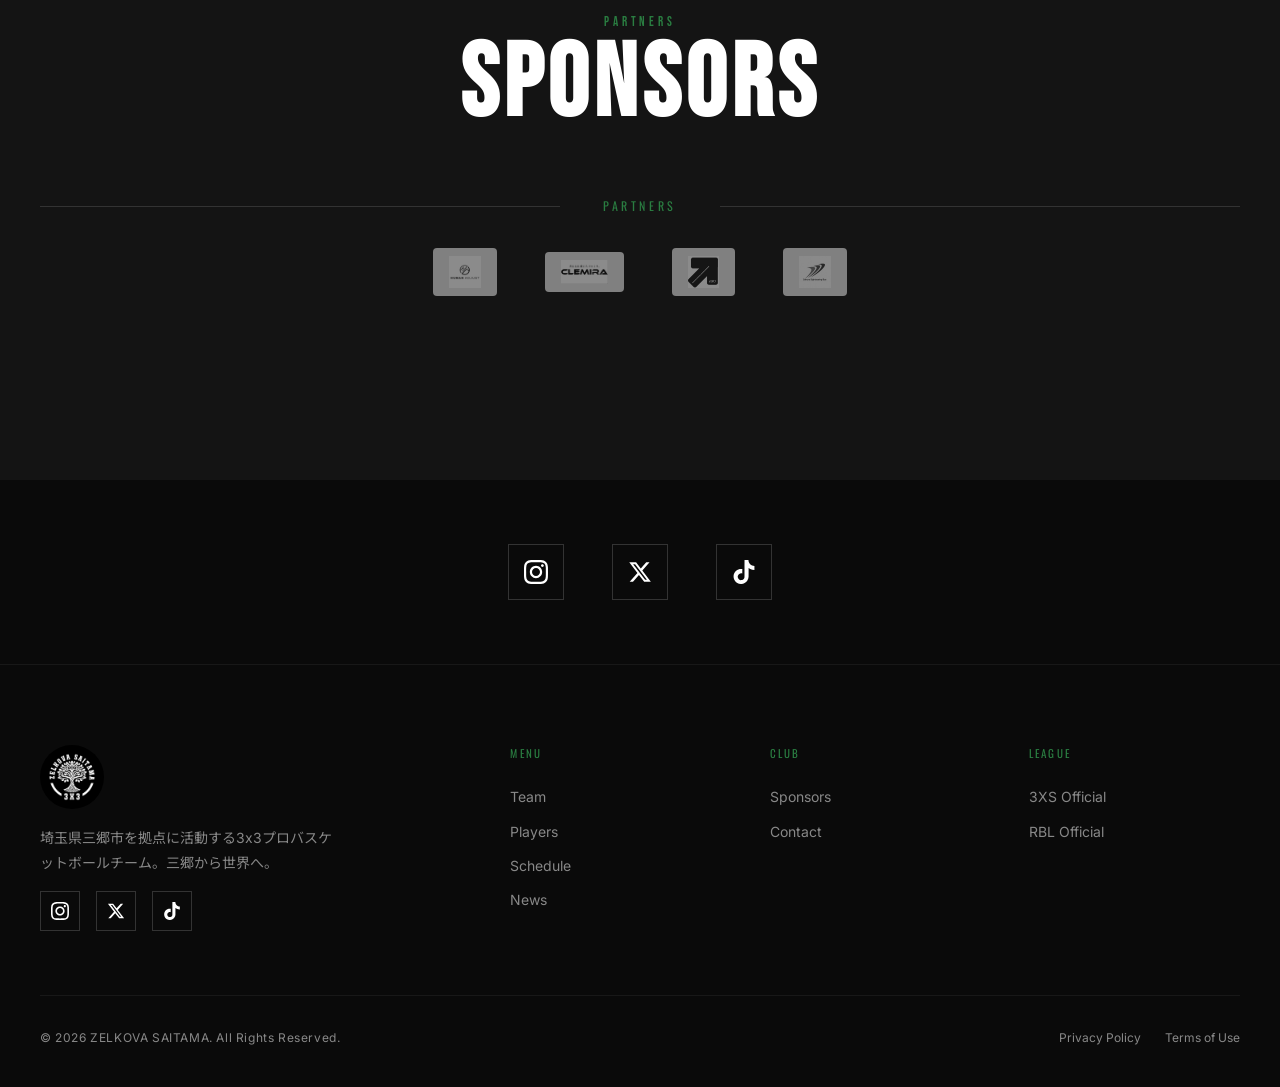
==== commit 65444741: "Add Kaneda #52 player photo to TOP and Players pages Co-Authored-By: Claude Opus 4.6 (1M context) <n" ====
--- a/index.html
+++ b/index.html
@@ -261,11 +261,9 @@
         </div>
       </div>
 
-      <!-- #52 金田こずえ (写真待ち) -->
+      <!-- #52 金田こずえ -->
       <div class="player-card" style="aspect-ratio:3/4;">
-        <div style="width:100%;height:100%;background:linear-gradient(180deg,#1e2a1a 0%,#0a0a0a 100%);display:flex;align-items:center;justify-content:center;">
-          <span style="font-family:var(--font-accent);font-size:6rem;color:rgba(42,125,65,0.08);">#52</span>
-        </div>
+        <img class="player-card__img" src="img/player-kaneda.jpg" alt="金田こずえ">
         <span class="player-card__number">#52</span>
         <div class="player-card__overlay">
           <div class="player-card__name">K. Kaneda</div>
--- a/css/style.css
+++ b/css/style.css
@@ -342,7 +342,7 @@
   width: 100%;
   height: 100%;
   object-fit: cover;
-  object-position: 65% top;
+  object-position: center center;
 }
 
 .hero__overlay {
@@ -355,17 +355,25 @@
     linear-gradient(
       180deg,
       rgba(10, 10, 10, 0.4) 0%,
-      rgba(10, 10, 10, 0.1) 35%,
-      rgba(10, 10, 10, 0.6) 65%,
+      rgba(10, 10, 10, 0.1) 30%,
+      rgba(10, 10, 10, 0.5) 60%,
       rgba(10, 10, 10, 1) 100%
     ),
     linear-gradient(
       90deg,
       rgba(10, 10, 10, 0.7) 0%,
-      rgba(10, 10, 10, 0.3) 40%,
-      transparent 70%
+      rgba(10, 10, 10, 0.3) 30%,
+      transparent 60%
     );
   z-index: 1;
+}
+
+.hero__tagline {
+  text-shadow: 0 2px 30px rgba(0, 0, 0, 0.6);
+}
+
+.hero__sub {
+  text-shadow: 0 1px 10px rgba(0, 0, 0, 0.5);
 }
 
 .hero__content {
@@ -379,9 +387,9 @@
 
 .hero__tagline {
   font-family: var(--font-accent);
-  font-size: clamp(4rem, 12vw, 10rem);
-  line-height: 0.85;
-  letter-spacing: 0.04em;
+  font-size: clamp(2.5rem, 6vw, 5rem);
+  line-height: 0.9;
+  letter-spacing: 0.06em;
   text-transform: uppercase;
   color: var(--white);
   margin-bottom: 16px;
@@ -1458,12 +1466,23 @@
     --header-height: 64px;
   }
 
+  .header__inner img[alt*="ZELKOVA"] {
+    height: 36px !important;
+    width: 36px !important;
+  }
+
   .hero {
     min-height: 100svh;
   }
 
   .hero__content {
-    padding-bottom: 100px;
+    padding-bottom: 60px;
+    padding-left: 20px;
+    padding-right: 20px;
+  }
+
+  .hero__bg img {
+    object-position: center center;
   }
 
   .hero__scroll {
@@ -1471,7 +1490,38 @@
   }
 
   .hero__tagline {
-    font-size: clamp(3rem, 14vw, 5rem);
+    font-size: clamp(2.5rem, 12vw, 4rem);
+  }
+
+  .hero__cta {
+    padding: 14px 32px;
+    font-size: 0.75rem;
+  }
+
+  .sponsors-logos {
+    display: grid !important;
+    grid-template-columns: 1fr 1fr;
+    gap: 16px !important;
+  }
+
+  .sponsors-logos img {
+    width: 100% !important;
+    height: auto !important;
+    max-height: 56px;
+    object-fit: contain;
+  }
+
+  .section-title {
+    font-size: clamp(2rem, 10vw, 4rem);
+  }
+
+  .cta-banner__title {
+    font-size: clamp(1.75rem, 8vw, 3rem);
+  }
+
+  .ticker__item {
+    font-size: 1rem;
+    padding: 0 24px;
   }
 
   .players-showcase {
